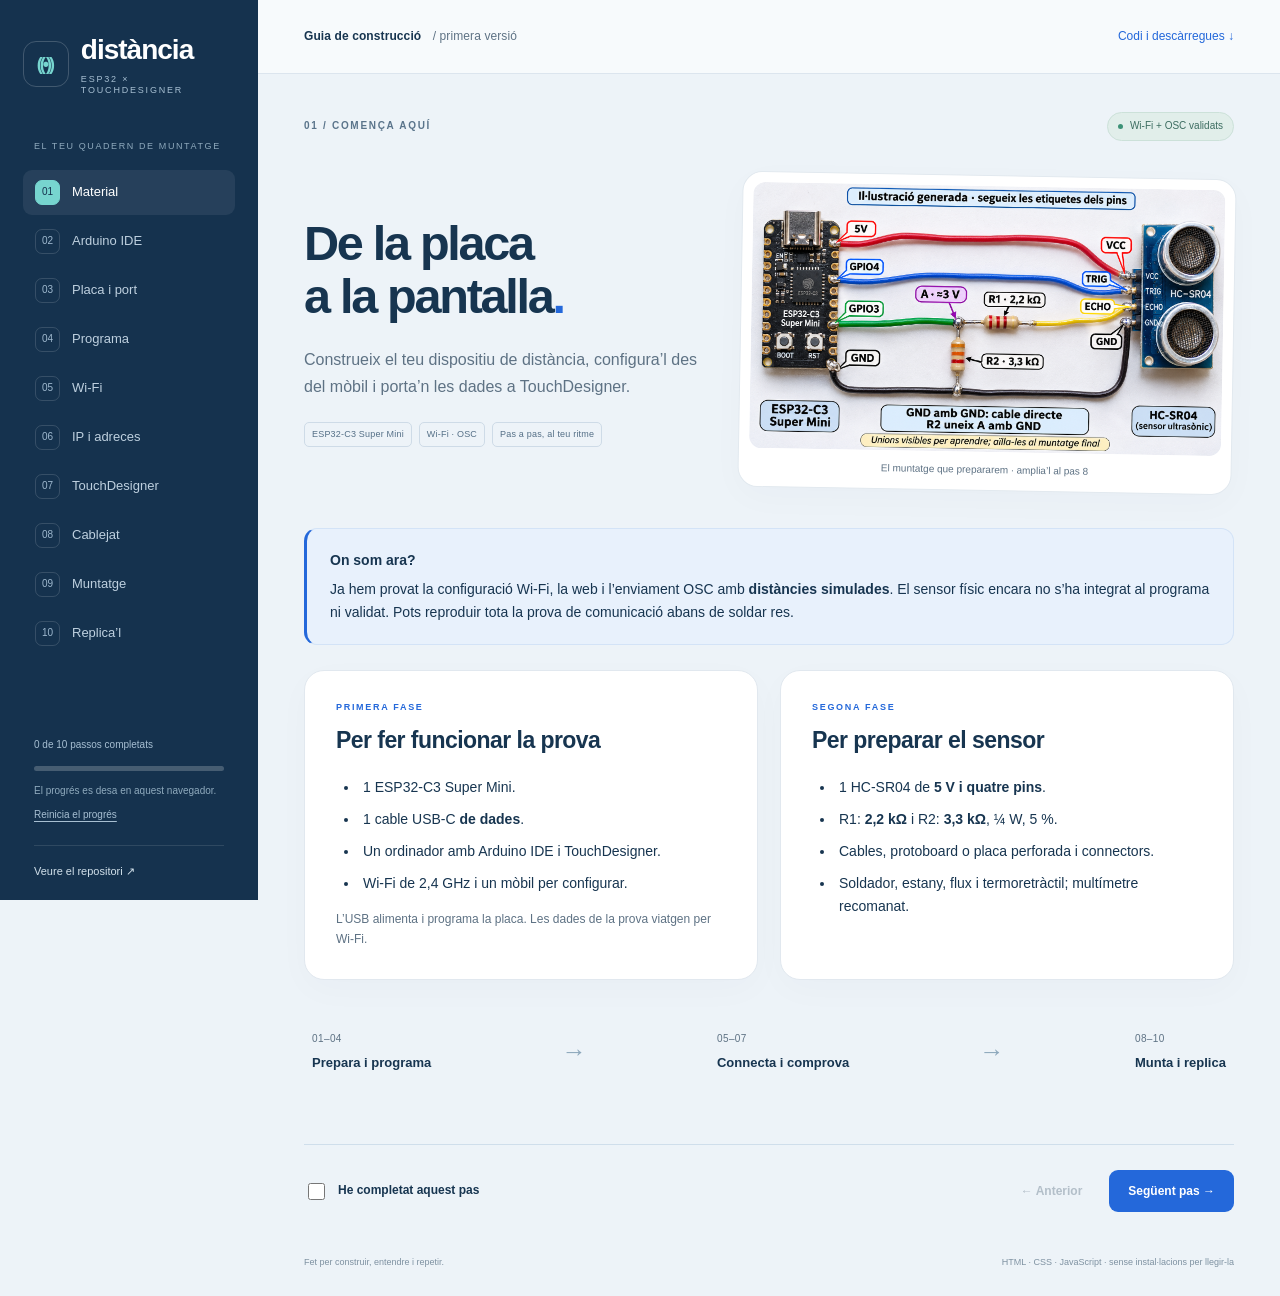
==== docs/index.html @ 68d522fa "Afegeix projecte ESP32, esquemes i guia interactiva per a Pages" ====
<!doctype html>
<html lang="ca">
<head>
  <meta charset="utf-8">
  <meta name="viewport" content="width=device-width, initial-scale=1">
  <meta name="theme-color" content="#173e67">
  <meta name="description" content="Guia il·lustrada per preparar un ESP32-C3 Super Mini, configurar el Wi-Fi i enviar distàncies a TouchDesigner per OSC.">
  <title>Distància · ESP32 × TouchDesigner</title>
  <link rel="icon" href="assets/favicon.svg" type="image/svg+xml">
  <link rel="stylesheet" href="styles.css">
  <script src="app.js" defer></script>
</head>
<body>
<a class="skip-link" href="#pas">Ves al pas actual</a>
<aside class="sidebar" aria-label="Navegació de la guia">
  <a class="brand" href="#preparar"><span class="brand-mark" aria-hidden="true">((•))</span><span>distància<span class="brand-sub">ESP32 × TOUCHDESIGNER</span></span></a>
  <div class="side-intro">EL TEU QUADERN DE MUNTATGE</div>
  <nav id="step-nav" aria-label="Passos"></nav>
  <div class="side-bottom"><span id="progress-label">0 de 10 passos completats</span><progress id="progress" value="0" max="10"></progress><p>El progrés es desa en aquest navegador.</p><button class="text-button" id="reset-progress">Reinicia el progrés</button><a class="repo-link" href="https://github.com/jrevelldev/esp32-ultrasonic-touchdesigner" target="_blank" rel="noopener">Veure el repositori ↗</a></div>
</aside>
<div class="workspace">
  <header class="topbar"><span class="topbar-title">Guia de construcció <span class="muted">/ primera versió</span></span><a href="#programa" class="small-link">Codi i descàrregues ↓</a></header>
  <main id="pas" tabindex="-1">
    <div class="mobile-nav"><label for="mobile-steps">Ves a un pas</label><select id="mobile-steps"></select></div>
    <div class="step-heading"><span id="eyebrow" class="eyebrow">01 / COMENÇA AQUÍ</span><span class="version-badge"><i></i> Wi-Fi + OSC validats</span></div>

    <section class="step" id="preparar" data-title="Prepara el material" data-short="Material" data-category="COMENÇA AQUÍ">
      <div class="hero"><div><h1>De la placa<br>a la pantalla<span class="accent">.</span></h1><p class="lead">Construeix el teu dispositiu de distància, configura’l des del mòbil i porta’n les dades a TouchDesigner.</p><div class="hero-tags"><span>ESP32-C3 Super Mini</span><span>Wi-Fi · OSC</span><span>Pas a pas, al teu ritme</span></div></div><div class="hero-visual"><img src="assets/connexio-illustrada.png" alt="Il·lustració conceptual del cablejat de l’ESP32-C3 i el HC-SR04 amb dues resistències" width="1672" height="941"><span class="image-caption">El muntatge que prepararem · amplia’l al pas 8</span></div></div>
      <div class="notice status"><strong>On som ara?</strong><p>Ja hem provat la configuració Wi-Fi, la web i l’enviament OSC amb <b>distàncies simulades</b>. El sensor físic encara no s’ha integrat al programa ni validat. Pots reproduir tota la prova de comunicació abans de soldar res.</p></div>
      <div class="two-col"><article class="card"><span class="card-kicker">PRIMERA FASE</span><h2>Per fer funcionar la prova</h2><ul class="materials"><li>1 ESP32-C3 Super Mini.</li><li>1 cable USB-C <b>de dades</b>.</li><li>Un ordinador amb Arduino IDE i TouchDesigner.</li><li>Wi-Fi de 2,4 GHz i un mòbil per configurar.</li></ul><p class="hint">L’USB alimenta i programa la placa. Les dades de la prova viatgen per Wi-Fi.</p></article><article class="card"><span class="card-kicker">SEGONA FASE</span><h2>Per preparar el sensor</h2><ul class="materials"><li>1 HC-SR04 de <b>5 V i quatre pins</b>.</li><li>R1: <b>2,2 kΩ</b> i R2: <b>3,3 kΩ</b>, ¼ W, 5 %.</li><li>Cables, protoboard o placa perforada i connectors.</li><li>Soldador, estany, flux i termoretràctil; multímetre recomanat.</li></ul></article></div>
      <div class="path-strip"><span>01–04<br><b>Prepara i programa</b></span><i>→</i><span>05–07<br><b>Connecta i comprova</b></span><i>→</i><span>08–10<br><b>Munta i replica</b></span></div>
    </section>

    <section class="step" id="arduino" data-title="Instal·la Arduino IDE" data-short="Arduino IDE" data-category="PREPARA L’ORDINADOR" hidden>
      <h1>La teva taula de treball.</h1><p class="lead">Arduino IDE és l’aplicació amb què copiaràs el programa i el carregaràs a la placa. Només cal preparar-la una vegada per ordinador.</p>
      <article class="card"><h2>1. Descarrega i obre Arduino IDE 2</h2><ol class="instructions"><li>Ves a <a href="https://www.arduino.cc/en/software/" target="_blank" rel="noopener">arduino.cc/en/software ↗</a> i descarrega Arduino IDE 2 per al teu sistema. Al Mac, tria la versió adequada per Apple Silicon o Intel.</li><li>Al Mac, obre el fitxer descarregat i arrossega <b>Arduino IDE</b> a <b>Aplicacions</b>. Obre’l.</li><li>Connecta l’ESP directament a l’ordinador amb el cable USB-C. Si s’encén però no apareix cap port, prova un altre cable de dades i evita inicialment els hubs.</li></ol><div class="notice"><b>Versió amb què hem fet la prova</b><p>Arduino IDE 2.3.10 i paquet ESP32 3.3.12. Són les versions utilitzades en aquest projecte; no significa que siguin sempre les últimes.</p></div></article>
      <article class="card"><h2>2. Afegeix les plaques d’Espressif</h2><ol class="instructions"><li>Obre <b>Arduino IDE → Settings…</b> al Mac; a Windows/Linux, <b>File → Preferences</b>.</li><li>Al camp <b>Additional boards manager URLs</b>, afegeix aquesta adreça. Si ja n’hi ha d’altres, conserva-les i afegeix aquesta en una línia nova des del botó del costat.</li></ol><div class="copy-line"><code id="boards-url">https://espressif.github.io/arduino-esp32/package_esp32_index.json</code><button data-copy="boards-url">Copia</button></div><ol class="instructions" start="3"><li>Desa els ajustos. A l’esquerra, obre <b>Boards Manager</b> (icona de placa) i busca <b>esp32</b>.</li><li>Instal·la <b>esp32 by Espressif Systems</b>. Per reproduir la prova, selecciona <b>3.3.12</b> si està disponible. Espera que indiqui <b>installed</b>.</li></ol><div class="ide-mock" role="img" aria-label="Referència visual del paquet correcte: esp32 by Espressif Systems, versió 3.3.12, installed"><div class="mock-toolbar">BOARDS MANAGER <span>⌕ esp32</span></div><div class="mock-package"><span class="chip-icon" aria-hidden="true">▦</span><div><b>esp32</b><small>by Espressif Systems</small><span class="installed">3.3.12 installed</span></div><span class="mock-check">✓</span></div></div><p class="hint">Aquesta és una representació orientativa de la interfície. «Arduino ESP32 Boards by Arduino» és un altre paquet i no és el que fem servir aquí.</p></article>
      <article class="card"><h2>3. Biblioteques: ja les tens</h2><p>El programa actual fa servir <code>WiFi</code>, <code>WebServer</code>, <code>DNSServer</code>, <code>Preferences</code>, <code>WiFiUdp</code> i <code>esp_mac.h</code>. Tot ve inclòs amb el paquet d’Espressif.</p><p><b>No cal instal·lar cap biblioteca addicional al Library Manager.</b> WiFiManager i les biblioteques Adafruit que vam provar al principi no són necessàries per a aquesta versió.</p><p>Si apareix «WiFi.h: No such file or directory», revisa que el paquet ESP32 estigui instal·lat i que hagis seleccionat una placa ESP32 al pas següent.</p></article>
      <p class="source">Referència: <a href="https://docs.espressif.com/projects/arduino-esp32/en/latest/installing.html" target="_blank" rel="noopener">instal·lació oficial d’Arduino-ESP32 ↗</a>.</p>
    </section>

    <section class="step" id="placa" data-title="Selecciona la placa" data-short="Placa i port" data-category="PREPARA L’ORDINADOR" hidden>
      <h1>La placa correcta.<br>El port correcte.</h1><p class="lead">La Super Mini porta un ESP32-C3. A Arduino la seleccionarem amb el perfil genèric del C3.</p>
      <article class="card"><h2>Fes aquests ajustos</h2><ol class="instructions"><li>Al desplegable superior d’Arduino, prem <b>Select other board and port…</b>.</li><li>Busca i selecciona <b>ESP32C3 Dev Module</b>.</li><li>Selecciona el port USB de la placa. Al Mac acostuma a ser <code>/dev/cu.usbmodem…</code>; a Windows, <code>COM…</code>; a Linux, <code>/dev/ttyACM…</code>.</li><li>A <b>Tools → USB CDC On Boot</b>, selecciona <b>Enabled</b>. Mantén la resta dels ajustos per defecte del perfil.</li></ol><div class="settings-table"><div><span>Board</span><b>ESP32C3 Dev Module</b></div><div><span>USB CDC On Boot</span><b>Enabled</b></div><div><span>Port</span><b>El que apareix en connectar l’ESP</b></div><div><span>Serial Monitor</span><b>115200 baud</b></div></div><p class="hint">El nom «Unknown» o «unconfirmed board» pot aparèixer si l’IDE no reconeix automàticament la Super Mini. Pots associar-hi el perfil manualment.</p></article>
      <details class="card"><summary>No sé quin port és</summary><p>Desconnecta la placa i mira la llista de ports. Torna-la a connectar i tria el port nou. Els ports Bluetooth i <code>debug-console</code> no corresponen a aquesta connexió USB.</p><p>Si no apareix: prova un altre cable de dades i un altre connector USB. Si cal entrar al carregador, mantén <b>BOOT</b>, prem i deixa anar <b>RESET</b> i després deixa anar <b>BOOT</b>. Revisa de nou els ports.</p><p>Les Super Mini habituals utilitzen l’USB natiu del C3. No instal·lis un controlador CH340 o CP210x tret que la teva placa realment incorpori aquest convertidor.</p></details>
      <div class="notice warning"><b>«This chip is ESP32-C3, not ESP32»</b><p>Has triat <b>ESP32 Dev Module</b>. Canvia’l per <b>ESP32C3 Dev Module</b> i torna a carregar. No cal canviar el cablejat.</p></div>
      <p class="source">Referència: <a href="https://docs.espressif.com/projects/arduino-esp32/en/latest/tutorials/cdc_dfu_flash.html" target="_blank" rel="noopener">USB CDC a l’ESP32-C3 ↗</a>.</p>
    </section>

    <section class="step" id="programa" data-title="Carrega el programa" data-short="Programa" data-category="POSA-LI EL PROGRAMA" hidden>
      <h1>Un programa.<br>Totes les plaques.</h1><p class="lead">Descarrega’l i carrega’l sencer. El nom Wi-Fi de cada dispositiu es crea automàticament: no has d’editar el codi per fer-ne un altre.</p>
      <article class="card"><h2>Opció fàcil: obre el projecte Arduino</h2><a class="button primary" href="downloads/ESP32_OSC_Demo.zip" download>↓ Descarrega el programa Arduino</a><ol class="instructions"><li>Descomprimeix el ZIP. Obre <b>ESP32_OSC_Demo/ESP32_OSC_Demo.ino</b> amb Arduino IDE. La carpeta i el fitxer han de tenir el mateix nom.</li><li>Comprova de nou <b>ESP32C3 Dev Module</b>, el port USB i <b>USB CDC On Boot → Enabled</b>.</li><li>Prem <b>Verify ✓</b> per compilar. Després prem <b>Upload →</b> per carregar-lo.</li><li>Espera fins que aparegui <b>Hash of data verified</b> i el reinici final, sense cap error vermell.</li><li>Obre <b>Tools → Serial Monitor</b> i selecciona <b>115200 baud</b>. Prem <b>RESET</b> breument, amb BOOT sense prémer, per tornar a veure l’arrencada.</li></ol><div class="terminal"><span>Dispositiu: A1B2C3D4E5F6</span><span>Xarxa de configuracio: ESP-Config-A1B2C3D4E5F6</span><span>CONFIGURACIO OBERTA: ESP-Config-A1B2C3D4E5F6</span><span>Portal: http://192.168.4.1</span></div><p class="hint">Exemple de sortida. Els 12 caràcters de la teva placa seran diferents.</p></article>
      <article class="card"><h2>Prefereixes copiar i enganxar?</h2><p>Crea un sketch nou, esborra’n tot el contingut i enganxa el programa complet. Desa’l abans de carregar.</p><div class="button-row"><button class="button secondary" id="copy-firmware">Copia tot el codi</button><a class="button quiet" href="downloads/ESP32_OSC_Demo.ino" download>Descarrega només el .ino</a></div><details id="code-details"><summary>Veure el codi complet</summary><pre class="code-view"><code id="firmware-code">Carregant el programa…</code></pre></details><p id="code-state" class="hint" role="status"></p></article>
      <details class="card"><summary>La càrrega o el monitor sèrie fallen</summary><ul><li><b>undefined reference to setup() / loop():</b> copia el fitxer complet, incloses aquestes dues funcions.</li><li><b>Connecting… sense avançar:</b> tanca el monitor sèrie i entra al carregador amb BOOT + RESET, tal com s’explica al pas anterior. Torna a triar el port i carrega.</li><li><b>Després de carregar no veig missatges:</b> habilita USB CDC, torna a carregar, revisa si ha canviat el port i prem RESET.</li></ul></details>
      <div class="notice"><b>Sobre aquesta còpia del programa</b><p>Conserva la prova simulada validada. Per fer-la reutilitzable, la destinació OSC inicial està buida: al pas 7 hi posaràs la IP del teu ordinador. Les configuracions ja desades en una placa es conserven.</p></div>
    </section>

    <section class="step" id="wifi" data-title="Configura el Wi-Fi" data-short="Wi-Fi" data-category="CONNECTA EL DISPOSITIU" hidden>
      <h1>Primer el mòbil.<br>Després, la xarxa de casa.</h1><p class="lead">L’ESP obre un Wi-Fi temporal perquè li indiquis a quina xarxa s’ha de connectar. Un cop configurat, treballa dins la teva xarxa.</p>
      <article class="card"><h2>Primera configuració</h2><ol class="instructions"><li>Mantén l’ESP alimentat. Al mòbil, obre els ajustos de Wi-Fi i busca <b>ESP-Config-XXXXXXXXXXXX</b>. El nom exacte es veu al monitor sèrie.</li><li>Connecta-t’hi amb la contrasenya <b>Configura32</b>. Accepta continuar connectat encara que avisi que no hi ha Internet.</li><li>Si el formulari no s’obre automàticament, escriu <a href="http://192.168.4.1" target="_blank" rel="noopener"><b>http://192.168.4.1</b></a> al navegador. Fes-ho des del dispositiu connectat al Wi-Fi de l’ESP.</li><li>Tria la teva xarxa de <b>2,4 GHz</b> al desplegable, o prem <b>Torna a buscar</b>. També pots escriure’n el nom si és una xarxa oculta.</li><li>Introdueix la contrasenya de la teva xarxa. A la primera prova, <b>deixa la IP fixa buida</b>: el router n’assignarà una.</li><li>Prem <b>Desa i connecta</b>. Anota la IP que indica el resultat o el monitor sèrie. El portal es tanca aproximadament 20 segons després de connectar.</li><li>Torna a connectar el mòbil o l’ordinador al <b>Wi-Fi de casa</b> i obre <b>http://IP-DE-L’ESP</b>. Ara veuràs la web de la prova.</li></ol></article>
      <article class="card network-card"><h2>Quina xarxa i quina adreça?</h2><div class="segmented" role="group" aria-label="Veure mode de xarxa"><button class="active" data-network="config" aria-pressed="true">Configuració</button><button data-network="normal" aria-pressed="false">Ús normal</button></div><div id="network-config" class="network-view"><div class="network-device">📱<b>Mòbil</b><small>Connectat a ESP-Config-…</small></div><span class="network-arrow">⇄</span><div class="network-device">▦<b>ESP32</b><code>192.168.4.1</code></div><p>El portal viu al Wi-Fi temporal de l’ESP. No cal Internet.</p></div><div id="network-normal" class="network-view" hidden><div class="network-device">▦<b>ESP32</b><small>IP que li dona el router</small></div><span class="network-arrow">⇄</span><div class="network-device">⌁<b>Router</b><small>Wi-Fi de casa</small></div><span class="network-arrow">⇄</span><div class="network-device">▱<b>Ordinador</b><small>Navegador + TouchDesigner</small></div><p>Obre la IP de l’ESP per veure la web. Les dades OSC van a la IP de l’ordinador.</p></div></article>
      <article class="card"><h2>BOOT i LED: el teu indicador d’estat</h2><div class="led-grid"><div><i class="led solid"></i><b>Encès fix</b><span>Connectat, portal tancat.</span></div><div><i class="led slow"></i><b>Parpelleig lent</b><span>Intentant connectar.</span></div><div><i class="led regular"></i><b>Parpelleig regular</b><span>Configuració oberta.</span></div><div><i class="led fast"></i><b>Parpelleig molt ràpid</b><span>Ja han passat 5 segons: deixa anar BOOT.</span></div></div><p>Per reconfigurar, mantén <b>BOOT 5 segons i deixa’l anar</b>. Fes-ho amb la placa ja en marxa. <b>RESET</b> només reinicia i conserva els ajustos. El LED d’aquesta Super Mini és a GPIO8 i s’encén amb nivell baix; altres variants poden diferir.</p></article>
      <details class="card"><summary>No apareix el Wi-Fi o no connecta</summary><p>Comprova el nom exacte al monitor sèrie i busca’l també amb el mòbil a prop de la placa. Reobre el portal amb BOOT i torna a mirar la llista de xarxes. Una xarxa amb un nom llarg aleatori no és l’ESP si no coincideix amb el nom imprès al monitor.</p><p>El programa inclou els dos ajustos que van resoldre la prova amb aquesta placa: potència reduïda a <b>8,5 dBm</b> i cerca de tots els canals per prioritzar el punt d’accés amb millor senyal. Mantén el cablejat lluny de l’antena. Si falla encara, prova una altra alimentació USB i una xarxa de 2,4 GHz senzilla abans de concloure que l’antena està avariada.</p><p>Una xarxa de convidats o amb aïllament de clients pot impedir que l’ordinador vegi l’ESP encara que tots dos estiguin connectats.</p></details>
    </section>

    <section class="step" id="ip" data-title="Decideix la IP" data-short="IP i adreces" data-category="CONNECTA EL DISPOSITIU" hidden>
      <h1>Una adreça fàcil<br>de tornar a trobar.</h1><p class="lead">Comença amb IP automàtica. Quan tot funcioni, pots conservar-la amb una reserva al router o configurar una IP fixa a l’ESP.</p>
      <div class="two-col"><article class="card"><span class="card-kicker">OPCIÓ SENZILLA</span><h2>Reserva al router</h2><p>Deixa la IP de l’ESP buida (DHCP). A l’administració del router, busca la llista de clients i reserva una IP per a aquest dispositiu.</p><p>El nom del menú varia segons el router: «DHCP reservation», «Static lease» o «reserva d’adreça».</p></article><article class="card"><span class="card-kicker">DES DEL PORTAL DE L’ESP</span><h2>IP fixa al dispositiu</h2><ol><li>Connecta primer amb DHCP.</li><li>Obre de nou el portal amb BOOT.</li><li>Porta d’enllaç, màscara i DNS s’omplen amb la xarxa actual.</li><li>Tria una IP lliure del mateix rang i desa.</li></ol></article></div>
      <article class="card"><h2>Els quatre camps, sense endevinar</h2><div class="table-wrap"><table><thead><tr><th>Camp</th><th>D’on el treus?</th></tr></thead><tbody><tr><td>IP fixa de l’ESP</td><td>Una adreça lliure de la teva subxarxa. Exclou-la del rang DHCP o reserva-la al router.</td></tr><tr><td>Porta d’enllaç</td><td>La IP real del router; el portal l’agafa de la connexió DHCP actual.</td></tr><tr><td>Màscara</td><td>La que anuncia el router. Sovint és 255.255.255.0, però conserva la detectada.</td></tr><tr><td>DNS</td><td>El detectat. Si queda buit amb una IP fixa, el programa utilitza la IP del router.</td></tr></tbody></table></div><div class="notice"><b>No hi ha uns valors universals per a totes les cases.</b><p>La primera connexió per DHCP evita haver d’inventar-los. No posis 192.168.4.1 com a IP fixa: és l’adreça del portal temporal.</p></div></article>
      <article class="card notebook"><span class="card-kicker">EL TEU DISPOSITIU</span><h2>Apunta les adreces</h2><p>Aquestes notes es desen només en aquest navegador. No enviem dades a cap servidor ni et demanem contrasenyes.</p><form id="device-notes"><div class="form-grid"><label>Nom o identificador<input id="note-name" name="name" placeholder="Ex. sensor entrada" maxlength="64"></label><label>IP de l’ESP<input id="note-esp" name="esp" inputmode="decimal" placeholder="Ex. 192.168.1.50"></label><label>IP de l’ordinador<input id="note-computer" name="computer" inputmode="decimal" placeholder="Ex. 192.168.1.100"></label><label>Port OSC<input id="note-port" name="port" type="number" min="1024" max="65535" value="9000"></label></div><div class="button-row"><button class="button primary" type="submit">Desa les notes</button><button class="button secondary" id="open-esp" type="button">Obre la web de l’ESP ↗</button><button class="button quiet" id="export-notes" type="button">Exporta les notes ↓</button></div></form><p id="notes-status" class="hint" role="status"></p><p class="hint">La guia de GitHub Pages no es connecta a l’ESP en segon pla. El botó obre la seva web local en una altra pestanya.</p></article>
    </section>

    <section class="step" id="touchdesigner" data-title="Comprova TouchDesigner" data-short="TouchDesigner" data-category="POSA LES DADES EN MOVIMENT" hidden>
      <h1>Les distàncies<br>ja es mouen.</h1><p class="lead">Abans de connectar el sensor, comprovarem tota la ruta amb la simulació de la placa. Així sabràs que la xarxa i TouchDesigner funcionen.</p>
      <article class="card"><h2>1. Prepara TouchDesigner</h2><ol class="instructions"><li>Descarrega TouchDesigner des de <a href="https://derivative.ca/download" target="_blank" rel="noopener">Derivative ↗</a>, instal·la’l i completa l’activació que et demani. La prova es va fer amb <b>2025.32460</b>; utilitza aquesta versió o una compatible més recent.</li><li>Descarrega i obre el projecte següent. No cal instal·lar cap paquet Python ni cap biblioteca OSC addicional.</li></ol><div class="button-row"><a class="button primary" href="downloads/Prova_ESP32_TouchDesigner.toe" download>↓ Projecte TouchDesigner (.toe)</a><a class="button secondary" href="downloads/Prova_ESP32_TouchDesigner.tox" download>↓ Component reutilitzable (.tox)</a></div><p class="hint">El .toe obre la prova completa. El .tox es pot arrossegar a la xarxa d’un altre projecte.</p></article>
      <article class="card"><h2>2. Digues a l’ESP on ha d’enviar</h2><ol class="instructions"><li>Connecta l’ordinador al mateix Wi-Fi de casa que l’ESP.</li><li>Al Mac, consulta la seva IP a <b>System Settings → Wi-Fi → Details… → TCP/IP</b>. A Windows, a les propietats de la connexió Wi-Fi, busca <b>IPv4 address</b>.</li><li>Obre la web de l’ESP. A <b>TouchDesigner · OSC</b>, escriu <b>la IP de l’ordinador</b> i el port <b>9000</b>. Prem <b>Desa destinació OSC</b>.</li><li>A TouchDesigner, dins <code>/project1/esp32_demo</code>, selecciona <b>osc_in</b> (OSC In CHOP) i comprova <b>Network Port = 9000</b> i <b>Active = On</b>. Permet les connexions entrants de TouchDesigner si el tallafoc ho demana.</li></ol><div class="notice"><b>Dues IP amb feines diferents</b><p><b>IP de l’ESP:</b> per entrar a la seva web. <b>IP de l’ordinador:</b> destinació dels missatges OSC. No les intercanviïs.</p></div></article>
      <article class="card"><h2>3. Fes una prova que puguis comprovar</h2><ol class="instructions"><li>A la web de l’ESP, selecciona <b>Manual</b>, posa <b>42 cm</b> i prem <b>Aplica simulació</b>.</li><li>A TouchDesigner, la distància ha de marcar <b>42</b> i la proximitat aproximadament <b>0,878</b>.</li><li>Prova <b>155 cm</b>: la proximitat serà <b>0,25</b>. Després torna a <b>Automàtic</b> per veure el moviment de 20 a 200 cm.</li></ol><figure><img class="td-image" src="assets/touchdesigner-prova.png" alt="Captura de la prova real de comunicació ESP32 a TouchDesigner amb el panell de distància" loading="lazy" width="1280" height="720"><figcaption>Captura de la prova de comunicació. La distància era generada per l’ESP, sense sensor físic.</figcaption></figure><p>El comptador <code>/sensor/seq</code> canvia amb cada enviament. Si no arriba una seqüència nova durant 1,5 segons, el panell mostra que està esperant la placa. En reiniciar l’ESP, torna el mode automàtic.</p></article>
      <details class="card"><summary>Quins canals puc utilitzar?</summary><div class="table-wrap"><table><thead><tr><th>Missatge OSC</th><th>Contingut</th></tr></thead><tbody><tr><td><code>/sensor/distancia</code></td><td>Float, centímetres.</td></tr><tr><td><code>/sensor/proximitat</code></td><td>Float 0–1: 0 a 200 cm; 1 a 20 cm.</td></tr><tr><td><code>/sensor/simulat</code></td><td>Int, 1 en aquesta versió.</td></tr><tr><td><code>/sensor/seq</code></td><td>Int, comptador de lectures.</td></tr></tbody></table></div><p>Freqüència aproximada: 10 enviaments per segon. Els Select CHOP <code>distancia_cm</code> i <code>proximitat</code> ja t’aïllen els dos valors principals.</p></details>
      <details class="card"><summary>La web funciona però TouchDesigner no rep</summary><ul><li>Revisa la IP actual de l’ordinador i desa-la de nou a l’ESP.</li><li>Comprova que l’ESP i OSC In CHOP utilitzin el mateix port UDP.</li><li>Tanca altres aplicacions o una segona còpia del projecte que estiguin ocupant el port.</li><li>Revisa el tallafoc i evita xarxes de convidats que aïllen els dispositius.</li><li>Si l’ordinador té Wi-Fi i Ethernet alhora, comprova que la IP de destinació sigui accessible des de la xarxa de l’ESP.</li></ul></details>
      <p class="source">Referència: <a href="https://docs.derivative.ca/OSC_In_CHOP" target="_blank" rel="noopener">OSC In CHOP ↗</a>.</p>
    </section>

    <section class="step" id="cablejat" data-title="Entén el cablejat" data-short="Cablejat" data-category="PREPARA EL SENSOR FÍSIC" hidden>
      <h1>Quatre senyals.<br>Una protecció essencial.</h1><p class="lead">El HC-SR04 de 5 V retorna un ECHO de 5 V. Les dues resistències el redueixen aproximadament a 3 V abans d’entrar al GPIO3.</p>
      <div class="notice warning"><b>Segueix les etiquetes de la placa real.</b><p>Les dues imatges que has aportat són il·lustracions generades. Serveixen per entendre les unions; la posició visual dels forats i les bandes de color dibuixades no són una referència fiable. Comprova la serigrafia dels pins i els valors reals de les resistències.</p></div>
      <figure class="wiring-figure"><button class="image-zoom" data-zoom="assets/connexio-illustrada.png" aria-label="Amplia la il·lustració de connexions"><img src="assets/connexio-illustrada.png" alt="Connexions conceptuals: 5V a VCC; GPIO4 a TRIG; ECHO a R1 de 2,2 kΩ, node A a GPIO3 i R2 de 3,3 kΩ a GND" loading="lazy" width="1672" height="941"><span>Amplia la imatge ↗</span></button><figcaption>Il·lustració de connexions aportada al projecte. Les etiquetes defineixen el circuit.</figcaption></figure>
      <article class="card"><h2>La taula que mana</h2><div class="table-wrap"><table><thead><tr><th>Des de</th><th>Fins a</th><th>Connexió</th></tr></thead><tbody><tr><td>ESP 5V</td><td>Sensor VCC</td><td>Directa; alimentació des de l’USB.</td></tr><tr><td>ESP G / GND</td><td>Sensor GND</td><td>Directa; també hi va R2.</td></tr><tr><td>ESP 4 / GPIO4</td><td>Sensor TRIG</td><td>Directa; impuls de control de 3,3 V.</td></tr><tr><td>Sensor ECHO</td><td>R1, 2,2 kΩ</td><td>L’altre extrem de R1 va al punt A.</td></tr><tr><td>Punt A</td><td>ESP 3 / GPIO3</td><td>Al mateix punt hi va un extrem de R2.</td></tr><tr><td>R2, 3,3 kΩ</td><td>GND comú</td><td>Entre el punt A i GND.</td></tr></tbody></table></div></article>
      <article class="card"><h2>El punt A és una unió de tres terminals</h2><pre class="circuit">ECHO ── R1 · 2,2 kΩ ──●──── GPIO3
                      │
                   R2 · 3,3 kΩ
                      │
                     GND</pre><p><b>5 × 3,3 / (2,2 + 3,3) = 3,0 V.</b> Les resistències no tenen polaritat, però els valors no es poden intercanviar en aquest esquema. No connectis ECHO directament al GPIO.</p><p>R1 i R2 no redueixen l’alimentació del sensor: VCC continua rebent 5 V. El GPIO mesura la tensió del punt A i pràcticament no absorbeix corrent.</p></article>
      <details class="card"><summary>Veure el recorregut del corrent</summary><button class="image-zoom" data-zoom="assets/corrent-divisor.png" aria-label="Amplia la il·lustració del corrent"><img src="assets/corrent-divisor.png" alt="Quan ECHO és alt, el corrent convencional recorre ECHO, R1, punt A, R2 i GND; la branca GPIO3 només mesura la tensió" loading="lazy" width="1672" height="941"><span>Amplia la imatge ↗</span></button><p>Quan ECHO és alt, el divisor deixa passar aproximadament <b>0,91 mA</b>. Les fletxes taronges representen corrent convencional; els electrons es desplacen en sentit contrari.</p></details>
      <div class="button-row"><a class="button secondary" href="downloads/Esquema_ESP32_HCSR04.svg" download>↓ Esquema funcional SVG</a><a class="button quiet" href="downloads/Guia_de_connexio_i_soldadura.md" download>↓ Guia de soldadura</a></div>
      <p class="source">Referències: <a href="https://learn.adafruit.com/ultrasonic-sonar-distance-sensors?view=all" target="_blank" rel="noopener">HC-SR04 i adaptació d’ECHO ↗</a> · <a href="https://nuttx.apache.org/docs/latest/platforms/risc-v/esp32c3/boards/esp32c3-supermini/index.html" target="_blank" rel="noopener">referència de la Super Mini ↗</a>.</p>
    </section>

    <section class="step" id="soldadura" data-title="Munta i comprova" data-short="Muntatge" data-category="PREPARA EL SENSOR FÍSIC" hidden>
      <h1>Primer comprova.<br>Després fixa-ho.</h1><p class="lead">Fes primer una prova provisional si tens protoboard. Per soldar, desconnecta l’USB i tota altra alimentació.</p>
      <article class="card"><h2>Ordre de muntatge</h2><ol class="instructions"><li><b>Identifica els pins reals.</b> Sensor: VCC, TRIG, ECHO i GND. ESP: 5V, G/GND, 4 i 3. Mirar la placa per l’altra cara pot invertir l’ordre visual.</li><li><b>Mesura R1 i R2</b> o comprova els seus valors abans de tallar les potes. Utilitza cables curts, uns 10–20 cm per a la primera prova.</li><li><b>Crea el punt A:</b> un extrem de R1, un extrem de R2 i el cable a GPIO3 units al mateix punt.</li><li>Uneix l’extrem lliure de <b>R1 a ECHO</b>. Uneix l’extrem lliure de <b>R2 al GND comú</b>.</li><li>Uneix <b>GND del sensor amb GND de l’ESP</b>. Connecta <b>TRIG a GPIO4</b> i <b>VCC a 5V</b>.</li><li>Per soldar, estanya el cable, escalfa el terminal i el coure alhora, aporta estany i retira la punta quan hagi fluït. Si no flueix en pocs segons, deixa refredar i revisa el flux i la punta.</li><li>Inspecciona les unions. Aïlla-les amb termoretràctil i fixa els cables perquè una estrebada no arrenqui els pads. Treballa amb ventilació.</li></ol><p class="hint">En una placa perforada amb pistes contínues, comprova que el coure no curtcircuiti els extrems d’una resistència.</p></article>
      <article class="card checklist"><h2>Abans de tornar a posar l’USB</h2><label><input type="checkbox" data-check="power-off"> He fet el muntatge sense alimentació.</label><label><input type="checkbox" data-check="labels"> He seguit les etiquetes reals dels pins.</label><label><input type="checkbox" data-check="divider"> ECHO passa per R1; GPIO3 és al punt A i R2 acaba a GND.</label><label><input type="checkbox" data-check="short"> He comprovat que no hi ha curtcircuit entre 5V i GND.</label><label><input type="checkbox" data-check="isolation"> No hi ha ponts, fils solts ni unions exposades.</label><label><input type="checkbox" data-check="antenna"> L’antena està lliure de metall i les càpsules del sensor tenen espai al davant.</label><p class="hint">Alimenta el conjunt només des de l’USB de l’ESP per a aquesta prova. No afegeixis una segona font de 5 V alhora.</p></article>
      <details class="card"><summary>Comprovar el divisor amb multímetre</summary><p>Amb el sensor i el GPIO3 <b>desconnectats del divisor</b>, aplica temporalment 5 V a l’extrem lliure de R1 i GND a l’extrem lliure de R2. Mesura el punt A respecte de GND: ha de donar prop de 3 V.</p><p>Desconnecta l’alimentació i <b>retira la connexió temporal a 5 V</b> abans de connectar ECHO i GPIO3 segons l’esquema. No deixis aquest pont al muntatge final.</p></details>
      <div class="notice warning"><b>La lectura real és el següent desenvolupament.</b><p>Encara que connectis el sensor correctament, el programa d’aquest repositori continuarà mostrant dades simulades. Falta integrar i provar la lectura de TRIG (GPIO4) i ECHO (GPIO3). No interpretis el moviment actual del cercle com una mesura del sensor.</p></div>
    </section>

    <section class="step" id="replicar" data-title="Fes un altre dispositiu" data-short="Replica’l" data-category="REPETEIX EL MUNTATGE" hidden>
      <h1>El segon,<br>amb la mateixa recepta.</h1><p class="lead">El programa és el mateix. Canvien la identitat de la placa, la seva IP i el port amb què la distingiràs a TouchDesigner.</p>
      <article class="card"><h2>La recepta per a cada placa nova</h2><ol class="instructions"><li>Carrega el mateix <b>ESP32_OSC_Demo.ino</b>. En un ordinador ja preparat no cal tornar a instal·lar Arduino ni el paquet ESP32.</li><li>Anota el seu nom <b>ESP-Config-…</b>. El sufix prové de la MAC completa de fàbrica: és individual i estable, no un número aleatori que canviï cada cop.</li><li>Configura el Wi-Fi primer per DHCP i anota la IP nova. Cada ESP ha de tenir una IP diferent dins la xarxa de casa.</li><li>Configura la IP del mateix ordinador receptor i assigna un <b>port OSC diferent</b> a cada ESP.</li><li>A TouchDesigner, afegeix un OSC In CHOP per dispositiu amb el port corresponent. Si dupliques el component de prova, canvia el <b>Network Port</b> del seu <code>osc_in</code>.</li><li>Comprova cada placa amb un valor manual diferent. Etiqueta físicament el dispositiu amb el nom, la IP i el port.</li></ol><div class="table-wrap"><table><thead><tr><th>Dispositiu</th><th>Wi-Fi de configuració</th><th>Port OSC</th></tr></thead><tbody><tr><td>Entrada</td><td>ESP-Config-… propi</td><td>9000</td></tr><tr><td>Finestra</td><td>ESP-Config-… propi</td><td>9001</td></tr><tr><td>Passadís</td><td>ESP-Config-… propi</td><td>9002</td></tr></tbody></table></div><p class="hint">Els noms són exemples; els ports els tries tu. La IP de destinació OSC és la de l’ordinador receptor en tots tres.</p></article>
      <div class="notice"><b>Nom Wi-Fi diferent ≠ canals OSC diferents.</b><p>Totes les plaques envien els mateixos noms <code>/sensor/…</code>. Si les envies al mateix port, es barrejaran. La separació per ports evita aquesta confusió en aquesta versió.</p></div>
      <article class="card"><h2>Què es conserva quan l’apagues?</h2><p>Wi-Fi, contrasenya de la xarxa, IP i destinació OSC queden guardats a la memòria de l’ESP. RESET no els esborra. La simulació torna al mode automàtic en arrencar.</p><p>Per canviar de xarxa, alimenta la placa, mantén BOOT 5 segons i deixa’l anar. Connecta’t al seu Wi-Fi individual. El portal de qualsevol placa continua sent <b>192.168.4.1</b> quan t’hi connectes directament.</p><p>El Wi-Fi de configuració utilitza la clau inicial compartida <b>Configura32</b>. Pots canviar <code>AP_PASSWORD</code> abans de carregar el programa si vols una clau pròpia.</p></article>
      <article class="card final-card"><span class="card-kicker">PUNT D’ARRIBADA D’AQUESTA VERSIÓ</span><h2>Una base que pots repetir.</h2><p>Placa programada, Wi-Fi configurable, web accessible i distàncies simulades arribant a TouchDesigner. Les dues il·lustracions i l’esquema funcional t’ajuden a preparar el sensor físic. Quan s’integri la lectura real, aquesta guia s’haurà d’actualitzar amb aquella versió validada.</p><div class="button-row"><a class="button primary" href="https://github.com/jrevelldev/esp32-ultrasonic-touchdesigner" target="_blank" rel="noopener">Obre el projecte a GitHub ↗</a><button class="button secondary" id="print-guide">Imprimeix tota la guia</button></div></article>
    </section>

    <footer class="step-footer"><label class="complete-control"><input id="step-complete" type="checkbox"><span>He completat aquest pas</span></label><div class="step-actions"><button class="button quiet" id="prev-step">← Anterior</button><button class="button primary" id="next-step">Següent pas →</button></div></footer>
    <div class="guide-footer"><span>Fet per construir, entendre i repetir.</span><span>HTML · CSS · JavaScript · sense instal·lacions per llegir-la</span></div>
  </main>
</div>
<dialog id="image-dialog"><button id="close-image" class="button secondary" autofocus>Tanca ×</button><img id="zoom-image" alt="Il·lustració del cablejat ampliada"></dialog>
<div id="toast" role="status" aria-live="polite"></div>
<noscript><div class="noscript">Per seguir els passos interactius cal activar JavaScript. També pots llegir el <a href="https://github.com/jrevelldev/esp32-ultrasonic-touchdesigner/blob/main/README.md">README del repositori</a>.</div></noscript>
</body>
</html>
---- docs/styles.css ----
@charset "UTF-8";
:root{--ink:#173550;--muted:#5e7284;--blue:#2468da;--blue-dark:#174fae;--mint:#77d5cf;--page:#edf3f8;--line:#dce5ee;--card:#fff;--side:#15324e;--radius:20px;--shadow:0 10px 35px #17355006}
*{box-sizing:border-box}html{scroll-behavior:smooth}body{margin:0;font:16px/1.65 -apple-system,BlinkMacSystemFont,"Segoe UI",sans-serif;background:var(--page);color:var(--ink)}button,input,select{font:inherit}button,a,input,select,summary{-webkit-tap-highlight-color:transparent}a{color:var(--blue);text-underline-offset:4px}button{cursor:pointer}button:disabled{opacity:.4;cursor:default}button:focus-visible,a:focus-visible,input:focus-visible,select:focus-visible,summary:focus-visible{outline:3px solid #39a6c7;outline-offset:4px}h1,h2,h3,p{margin-top:0}h1{font-size:clamp(36px,4vw,63px);line-height:1.09;letter-spacing:-2.3px;font-weight:760;margin-bottom:24px}h2{font-size:23px;line-height:1.3;letter-spacing:-.55px;margin-bottom:20px}p{margin-bottom:16px}p:last-child{margin-bottom:0}img{display:block;max-width:100%;height:auto}figure{margin:25px 0 0}figcaption,.image-caption{font-size:12px;line-height:1.5;color:var(--muted);margin-top:10px}code{font-size:.88em;background:#eaf0f7;border-radius:5px;padding:2px 5px;overflow-wrap:anywhere}ul,ol{padding-left:23px;margin-bottom:18px}li{padding-left:4px;margin:9px 0}b,strong{font-weight:690}[hidden]{display:none!important}
.skip-link{position:fixed;top:-80px;left:20px;background:white;padding:12px;z-index:20}.skip-link:focus{top:15px}.sidebar{position:fixed;inset:0 auto 0 0;width:258px;background:var(--side);color:white;padding:34px 23px 20px;display:flex;flex-direction:column;z-index:5;overflow-y:auto}.brand{display:flex;align-items:center;gap:12px;text-decoration:none;color:white;font-size:28px;line-height:1.15;font-weight:730;letter-spacing:-1px}.brand-mark{font-size:18px;letter-spacing:-3px;border:1px solid #ffffff30;border-radius:13px;width:46px;height:46px;display:grid;place-content:center;color:var(--mint);padding-right:3px}.brand-sub{display:block;font-size:9px;font-weight:500;letter-spacing:1.8px;color:#a7bfd2;margin-top:8px}.side-intro{font-size:9px;letter-spacing:1.6px;color:#8faabd;margin:44px 11px 16px}.nav-step{display:flex;align-items:center;gap:12px;color:#bed0df;text-decoration:none;border-radius:9px;font-size:13px;padding:10px 12px;margin-bottom:4px;line-height:1.4;transition:.15s}.nav-step:hover{background:#ffffff08;color:white}.nav-step.active{background:#ffffff12;color:white}.nav-num{display:grid;place-content:center;border:1px solid #ffffff24;border-radius:7px;width:25px;height:25px;font-size:10px;flex:0 0 auto;color:#9fb9cf}.nav-step.active .nav-num{background:var(--mint);color:var(--side);border-color:var(--mint)}.nav-step.done .nav-num{color:var(--mint);border-color:#77d5cf60}.nav-step.active.done .nav-num{color:var(--side)}.side-bottom{margin-top:auto;padding:30px 11px 0;font-size:10px;color:#a7bfd2}progress{display:block;width:100%;height:5px;appearance:none;border:0;border-radius:4px;overflow:hidden;background:#ffffff1c;margin-top:12px}progress::-webkit-progress-bar{background:#ffffff1c}progress::-webkit-progress-value{background:var(--mint)}progress::-moz-progress-bar{background:var(--mint)}.side-bottom p{font-size:10px;color:#8faabd;margin:12px 0 0}.text-button{background:none;border:0;color:inherit;padding:8px 0;font-size:10px;text-decoration:underline;text-underline-offset:3px}.repo-link{display:block;color:#d2e1eb;text-decoration:none;border-top:1px solid #ffffff1c;padding-top:16px;margin-top:13px;font-size:11px}
.workspace{margin-left:258px}.topbar{height:74px;border-bottom:1px solid var(--line);display:flex;align-items:center;justify-content:space-between;padding:0 46px;background:#f7fafc}.topbar-title{font-size:12px;font-weight:650;letter-spacing:.1px}.muted{color:var(--muted);font-weight:400;margin-left:8px}.small-link{font-size:12px;text-decoration:none}main{max-width:1260px;padding:38px 46px 26px;margin:auto;outline:none}.mobile-nav{display:none}.step-heading{display:flex;justify-content:space-between;align-items:center;margin-bottom:34px;gap:18px}.eyebrow{font-size:10px;letter-spacing:1.7px;font-weight:700;color:#5a748b}.version-badge{font-size:10px;padding:5px 10px;background:#e1eeea;border:1px solid #cce1d9;border-radius:100px;white-space:nowrap;color:#3d6d61}.version-badge i{display:inline-block;width:5px;height:5px;border-radius:50%;background:#3d9277;margin-right:4px}.lead{font-size:18px;line-height:1.65;color:var(--muted);max-width:690px;margin-bottom:30px}.hero{display:grid;grid-template-columns:.9fr 1.1fr;align-items:center;gap:32px;margin:18px 0 38px}.hero h1{font-size:clamp(38px,3.8vw,61px)}.accent{color:var(--blue)}.hero .lead{font-size:16px;margin-bottom:22px}.hero-tags{display:flex;gap:7px;flex-wrap:wrap}.hero-tags span{font-size:9px;letter-spacing:.2px;border:1px solid #cedbe7;padding:4px 7px;border-radius:5px;color:#546f86}.hero-visual{min-width:0;background:white;border-radius:var(--radius);padding:10px 10px 13px;box-shadow:var(--shadow);border:1px solid #e2e9ef;transform:rotate(1deg)}.hero-visual img{border-radius:12px}.image-caption{display:block;text-align:center;font-size:10px}.card{padding:29px 31px;background:var(--card);border:1px solid #e1e8ef;border-radius:var(--radius);margin:22px 0;box-shadow:var(--shadow)}.card-kicker{display:block;font-size:9px;letter-spacing:1.7px;font-weight:700;color:var(--blue);margin-bottom:11px}.two-col{display:grid;grid-template-columns:1fr 1fr;gap:22px}.two-col .card{margin:0}.two-col{margin:25px 0}.notice{border-radius:13px;padding:20px 23px;background:#e8f1fc;border:1px solid #d3e3f7;margin:22px 0;font-size:14px}.notice p{margin:6px 0 0}.notice.status{border-left:3px solid var(--blue)}.notice.warning{background:#fff5e3;border-color:#eddcb7;color:#79551d}.hint,.source{font-size:12px;line-height:1.65;color:var(--muted)}.source{margin:24px 2px}.materials{font-size:14px;margin-bottom:15px}.path-strip{display:flex;align-items:center;justify-content:space-between;gap:15px;padding:26px 8px;font-size:10px;letter-spacing:.4px;color:var(--muted)}.path-strip b{font-size:13px;letter-spacing:0;display:block;color:var(--ink);margin-top:4px}.path-strip i{font-size:25px;font-style:normal;color:#8da8bc}.instructions{counter-reset:guide;list-style:none;padding:0;margin-top:25px}.instructions li{position:relative;padding-left:40px;margin:0 0 22px;min-height:28px}.instructions li:before{counter-increment:guide;content:counter(guide);position:absolute;left:0;top:1px;background:#edf3fb;color:var(--blue);font-size:11px;display:grid;place-content:center;border-radius:8px;width:26px;height:26px;font-weight:700}.instructions[start="3"]{counter-reset:guide 2}.copy-line{display:flex;align-items:stretch;justify-content:space-between;background:#eff4fa;border:1px solid var(--line);border-radius:9px;overflow:hidden;margin:20px 0}.copy-line code{background:none;padding:16px;font-size:12px;word-break:break-all}.copy-line button{border:0;border-left:1px solid var(--line);padding:0 15px;background:white;font-size:12px;color:var(--blue)}.ide-mock{border:1px solid #d2e2e5;border-radius:12px;background:#192b32;color:white;margin:26px 0 12px;max-width:550px;overflow:hidden}.mock-toolbar{font-size:9px;letter-spacing:1px;background:#14242a;padding:11px 18px;color:#a7bdc6}.mock-toolbar span{float:right;font-size:11px;letter-spacing:0}.mock-package{display:flex;align-items:center;gap:18px;padding:26px 22px}.chip-icon{font-size:38px;color:#76c7c4}.mock-package b{font-size:22px}.mock-package small{display:block;font-size:12px;color:#aec4cb}.installed{display:inline-block;font-size:10px;padding:3px 7px;background:#2a4c51;color:#7cdbd1;border-radius:4px;margin-top:10px}.mock-check{margin-left:auto;font-size:28px;color:#7cdbd1}.settings-table{background:#f5f8fc;border-radius:12px;margin:25px 0;padding:0 20px}.settings-table>div{display:flex;justify-content:space-between;gap:20px;padding:15px 0;border-bottom:1px solid var(--line);font-size:13px}.settings-table>div:last-child{border:0}.settings-table span{color:var(--muted)}.settings-table b{text-align:right}summary{font-weight:680;cursor:pointer;list-style-position:outside;padding-right:10px}details>p:first-of-type{margin-top:20px}details[open]>summary{margin-bottom:20px}details.card{padding-top:23px;padding-bottom:23px}
.button{display:inline-flex;align-items:center;justify-content:center;gap:6px;border-radius:9px;padding:11px 18px;border:1px solid transparent;text-decoration:none;font-size:12px;font-weight:650;line-height:1.5;transition:background .15s}.primary{background:var(--blue);color:white}.primary:hover{background:var(--blue-dark)}.secondary{background:white;border-color:#c8d8e6;color:var(--ink)}.secondary:hover{background:#f5f8fc}.quiet{background:transparent;color:var(--muted)}.quiet:hover{background:#e0eaf3}.button-row{display:flex;flex-wrap:wrap;gap:10px;margin:20px 0}.terminal{padding:22px;background:#15324e;border-radius:13px;color:#9fe2da;font:11px/1.9 ui-monospace,SFMono-Regular,Consolas,monospace;overflow:auto}.terminal span{display:block;white-space:nowrap}.code-view{background:#112b41;color:#d7e8f2;padding:20px;max-height:440px;overflow:auto;border-radius:12px;font-size:12px;line-height:1.65}.code-view code{background:none;color:inherit;padding:0;font-size:inherit;overflow-wrap:normal}.table-wrap{overflow-x:auto}table{width:100%;border-collapse:collapse;font-size:13px;text-align:left}th{font-size:10px;letter-spacing:.5px;text-transform:uppercase;color:var(--muted);padding:13px 12px;border-bottom:1px solid #c9d7e4}td{padding:16px 12px;border-bottom:1px solid #e6edf4;vertical-align:top}tbody tr:last-child td{border-bottom:0}td:first-child{font-weight:650;min-width:130px}.segmented{display:inline-flex;padding:4px;border-radius:9px;background:#eaf0f7;gap:3px;margin:0 0 28px}.segmented button{padding:8px 15px;border:0;background:none;border-radius:6px;font-size:12px;color:var(--muted)}.segmented button.active{background:white;box-shadow:0 2px 7px #17355012;color:var(--blue);font-weight:650}.network-view{display:flex;flex-wrap:wrap;align-items:center;justify-content:center;gap:17px;text-align:center;background:#f5f8fc;border:1px dashed #cbdbe9;padding:26px;border-radius:13px}.network-device{min-width:115px;font-size:25px}.network-device b{display:block;font-size:14px}.network-device small{display:block;font-size:11px;color:var(--muted)}.network-device code{display:inline-block;font-size:11px;margin-top:5px}.network-arrow{color:var(--blue);font-size:28px}.network-view>p{width:100%;font-size:12px;color:var(--muted);margin-top:12px}.led-grid{display:grid;grid-template-columns:repeat(4,1fr);gap:18px;margin:26px 0}.led-grid>div{background:#f4f7fb;border-radius:12px;padding:18px 14px}.led{display:block;width:11px;height:11px;border-radius:50%;background:#2674f1;box-shadow:0 0 12px #2674f14d;margin-bottom:16px}.led-grid b{display:block;font-size:12px;line-height:1.4;margin-bottom:6px}.led-grid span{font-size:11px;line-height:1.45;color:var(--muted);display:block}.led.slow{animation:blink 1.6s steps(1) infinite}.led.regular{animation:blink .5s steps(1) infinite}.led.fast{animation:blink .16s steps(1) infinite}@keyframes blink{50%{opacity:.15;box-shadow:none}}.notebook{border-top:3px solid var(--blue)}.form-grid{display:grid;grid-template-columns:1fr 1fr;gap:18px;margin:22px 0}.form-grid label{font-size:12px;font-weight:650}.form-grid input{display:block;width:100%;margin-top:8px;border:1px solid #c5d5e3;background:#f9fbfd;color:var(--ink);padding:11px 12px;border-radius:8px;font-size:14px}.td-image{border-radius:12px;background:#19354c;border:1px solid var(--line)}.wiring-figure{margin-bottom:25px}.image-zoom{padding:0;background:white;border:1px solid #d4e0eb;border-radius:16px;overflow:hidden;width:100%;text-align:left;position:relative;cursor:zoom-in}.image-zoom img{width:100%}.image-zoom>span{position:absolute;bottom:12px;right:12px;font-size:10px;padding:6px 10px;border-radius:5px;background:#15324eea;color:white;box-shadow:0 2px 8px #0002}.circuit{padding:24px;background:#f0f5fa;border-radius:12px;overflow:auto;font:14px/1.8 ui-monospace,SFMono-Regular,Consolas,monospace}.checklist label{display:flex;align-items:flex-start;gap:13px;margin:15px 0;padding:13px;background:#f3f7fb;border-radius:9px;font-size:14px}.checklist input{margin-top:5px}.checklist label:has(input:checked){background:#ebf5ef;color:#386951}.final-card{background:#15324e;color:white;border-color:transparent}.final-card .card-kicker{color:var(--mint)}.final-card p{color:#c6d7e3}.final-card .secondary{background:transparent;color:white;border-color:#ffffff50}.step-footer{border-top:1px solid #cfdeeb;display:flex;align-items:center;justify-content:space-between;gap:20px;margin-top:45px;padding-top:25px}.complete-control{display:flex;align-items:center;gap:10px;font-size:12px;font-weight:650;cursor:pointer}.complete-control input,.checklist input{accent-color:var(--blue);width:17px;height:17px;flex:0 0 auto}.step-actions{display:flex;gap:8px}.guide-footer{display:flex;justify-content:space-between;gap:20px;color:#7e91a1;font-size:9px;margin:43px 0 0}.noscript{background:#fff1cf;padding:25px;position:fixed;bottom:0;left:0;right:0;z-index:20}dialog{border:1px solid #c6d3e0;border-radius:18px;padding:15px;max-width:96vw;max-height:95vh;width:1500px;box-shadow:0 20px 100px #0005;background:#f6f9fc}dialog::backdrop{background:#09253ede;backdrop-filter:blur(5px)}dialog img{width:100%;margin-top:12px;max-height:82vh;object-fit:contain}#close-image{display:block;margin-left:auto}#toast{position:fixed;bottom:24px;left:calc(50% + 129px);transform:translate(-50%,20px);background:#15324e;color:white;border-radius:9px;padding:10px 18px;box-shadow:0 6px 25px #17355030;font-size:13px;opacity:0;pointer-events:none;z-index:25;transition:.2s}#toast.show{opacity:1;transform:translate(-50%,0)}
@media(min-width:1600px){main{padding-top:52px}.hero{margin-top:30px}.sidebar{width:280px;padding-left:27px;padding-right:27px}.workspace{margin-left:280px}.topbar{padding-left:max(46px,calc((100vw - 1450px)/2))}.nav-step{font-size:14px}}
@media(max-width:1150px){.sidebar{width:225px;padding:27px 17px}.workspace{margin-left:225px}main{padding:30px}.topbar{padding:0 30px}.hero{grid-template-columns:1fr;gap:25px}.hero-visual{max-width:650px;transform:none}.hero h1{font-size:56px}.hero .lead{max-width:580px}.led-grid{grid-template-columns:1fr 1fr}.card{padding:25px}.two-col{gap:15px}.brand{font-size:25px}.brand-sub{font-size:8px}.side-intro{font-size:8px}#toast{left:calc(50% + 112px)}}
@media(max-width:760px){.sidebar{position:static;width:100%;padding:17px 22px;overflow:visible}.brand{font-size:23px;gap:10px}.brand-mark{width:37px;height:37px;font-size:16px}.brand-sub{font-size:7px;margin-top:5px}.side-intro,#step-nav,.side-bottom{display:none}.workspace{margin:0}.topbar{height:50px;padding:0 22px}.topbar-title{font-size:10px}.topbar-title .muted{display:none}.small-link{font-size:10px}main{padding:23px 20px}.mobile-nav{display:block;margin-bottom:25px}.mobile-nav label{display:block;font-size:10px;color:var(--muted);margin-bottom:7px}.mobile-nav select{width:100%;background:white;color:var(--ink);border:1px solid #cbd9e6;border-radius:8px;padding:11px;font-size:13px}.step-heading{margin-bottom:27px;gap:8px;align-items:flex-start}.eyebrow{font-size:8px;letter-spacing:1px;padding-top:5px}.version-badge{font-size:8px;padding:4px 7px}h1,.hero h1{font-size:43px;letter-spacing:-1.9px}.hero{margin:0 0 26px;gap:25px}.hero .lead{font-size:16px}.lead{font-size:16px}.hero-tags span{font-size:8px}.two-col{grid-template-columns:1fr}.card{padding:23px 20px;border-radius:15px;margin:18px 0}h2{font-size:21px}.notice{padding:17px 18px;font-size:13px}.path-strip{padding:15px 0;gap:8px;font-size:9px}.path-strip b{font-size:10px}.path-strip i{font-size:17px}.instructions{font-size:14px}.instructions li{padding-left:34px;margin-bottom:22px}.copy-line code{font-size:10px;padding:12px}.copy-line button{font-size:11px;padding:0 10px}.settings-table{padding:0 13px}.settings-table>div{font-size:11px;gap:10px}.button{font-size:11px;padding:10px 13px}.network-view{padding:20px 10px;gap:7px}.network-device{min-width:78px;font-size:22px}.network-device b{font-size:12px}.network-device small{font-size:9px;max-width:95px}.network-arrow{font-size:19px}.network-view>p{font-size:11px}.form-grid{grid-template-columns:1fr}.step-footer{align-items:flex-start;flex-direction:column;margin-top:30px}.step-actions{width:100%;justify-content:space-between}.complete-control{font-size:12px}.guide-footer{flex-direction:column;gap:6px;margin-top:33px}.circuit{font-size:11px;padding:18px 10px}.table-wrap{margin-left:-5px;margin-right:-5px}td,th{padding:12px 8px;font-size:12px}.image-zoom>span{bottom:7px;right:7px;font-size:8px}.checklist label{font-size:12px}.led-grid{gap:10px}.led-grid>div{padding:14px 12px}#toast{left:50%;max-width:90vw;text-align:center;width:max-content}}
@media(prefers-reduced-motion:reduce){*{scroll-behavior:auto!important;animation:none!important;transition:none!important}}
@media print{body{background:white;color:#172e42;font-size:11pt}.sidebar,.topbar,.step-heading,.mobile-nav,.step-footer,.guide-footer,.button-row,button,.segmented,dialog,#toast,.skip-link{display:none!important}.workspace{margin:0}main{max-width:none;padding:0}.step[hidden]{display:block!important}.step{break-before:page}.step:first-of-type{break-before:auto}.hero{display:block}.hero-visual{max-width:450px;margin-top:20px}.hero h1,h1{font-size:30pt}.lead{font-size:13pt}.card{box-shadow:none;padding:16px;border:1px solid #bbb;break-inside:avoid}.notice{break-inside:avoid}.two-col{display:block}.two-col .card{margin:20px 0}.image-zoom{display:block!important}.image-zoom>span{display:none}.code-view,#code-details{display:none}.network-view[hidden]{display:flex!important}.led{animation:none!important}a{color:inherit}.instructions li{font-size:11pt}.hero-visual img{max-height:230px;object-fit:contain}.wiring-figure img{max-height:420px;object-fit:contain}.td-image{max-height:350px;object-fit:contain}.card details{display:block}details>summary{font-size:12pt}input{border:1px solid #777}.form-grid{grid-template-columns:1fr 1fr}}
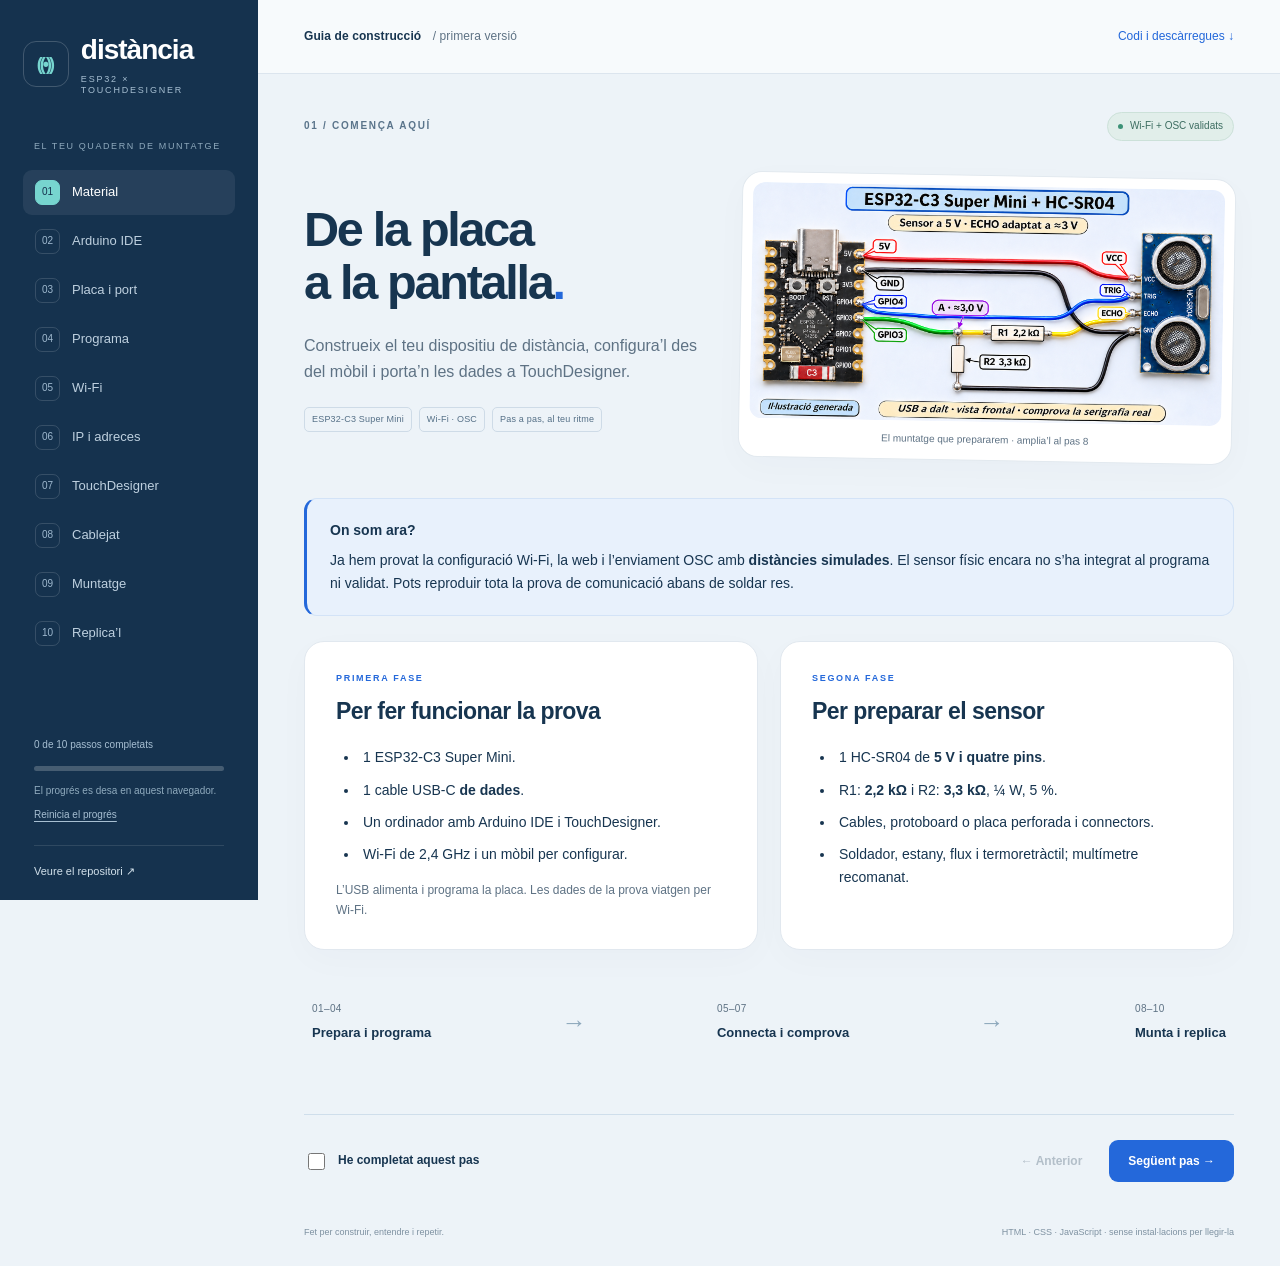
==== commit e606a2d5: "Actualitza el cablejat amb la placa real i explica les opcions de 3,3 V" ====
--- a/docs/index.html
+++ b/docs/index.html
@@ -25,7 +25,7 @@
     <div class="step-heading"><span id="eyebrow" class="eyebrow">01 / COMENÇA AQUÍ</span><span class="version-badge"><i></i> Wi-Fi + OSC validats</span></div>
 
     <section class="step" id="preparar" data-title="Prepara el material" data-short="Material" data-category="COMENÇA AQUÍ">
-      <div class="hero"><div><h1>De la placa<br>a la pantalla<span class="accent">.</span></h1><p class="lead">Construeix el teu dispositiu de distància, configura’l des del mòbil i porta’n les dades a TouchDesigner.</p><div class="hero-tags"><span>ESP32-C3 Super Mini</span><span>Wi-Fi · OSC</span><span>Pas a pas, al teu ritme</span></div></div><div class="hero-visual"><img src="assets/connexio-illustrada.png" alt="Il·lustració conceptual del cablejat de l’ESP32-C3 i el HC-SR04 amb dues resistències" width="1672" height="941"><span class="image-caption">El muntatge que prepararem · amplia’l al pas 8</span></div></div>
+      <div class="hero"><div><h1>De la placa<br>a la pantalla<span class="accent">.</span></h1><p class="lead">Construeix el teu dispositiu de distància, configura’l des del mòbil i porta’n les dades a TouchDesigner.</p><div class="hero-tags"><span>ESP32-C3 Super Mini</span><span>Wi-Fi · OSC</span><span>Pas a pas, al teu ritme</span></div></div><div class="hero-visual"><img src="assets/connexio-illustrada.png" alt="Il·lustració conceptual del cablejat de l’ESP32-C3 i el HC-SR04 amb dues resistències" width="1774" height="887"><span class="image-caption">El muntatge que prepararem · amplia’l al pas 8</span></div></div>
       <div class="notice status"><strong>On som ara?</strong><p>Ja hem provat la configuració Wi-Fi, la web i l’enviament OSC amb <b>distàncies simulades</b>. El sensor físic encara no s’ha integrat al programa ni validat. Pots reproduir tota la prova de comunicació abans de soldar res.</p></div>
       <div class="two-col"><article class="card"><span class="card-kicker">PRIMERA FASE</span><h2>Per fer funcionar la prova</h2><ul class="materials"><li>1 ESP32-C3 Super Mini.</li><li>1 cable USB-C <b>de dades</b>.</li><li>Un ordinador amb Arduino IDE i TouchDesigner.</li><li>Wi-Fi de 2,4 GHz i un mòbil per configurar.</li></ul><p class="hint">L’USB alimenta i programa la placa. Les dades de la prova viatgen per Wi-Fi.</p></article><article class="card"><span class="card-kicker">SEGONA FASE</span><h2>Per preparar el sensor</h2><ul class="materials"><li>1 HC-SR04 de <b>5 V i quatre pins</b>.</li><li>R1: <b>2,2 kΩ</b> i R2: <b>3,3 kΩ</b>, ¼ W, 5 %.</li><li>Cables, protoboard o placa perforada i connectors.</li><li>Soldador, estany, flux i termoretràctil; multímetre recomanat.</li></ul></article></div>
       <div class="path-strip"><span>01–04<br><b>Prepara i programa</b></span><i>→</i><span>05–07<br><b>Connecta i comprova</b></span><i>→</i><span>08–10<br><b>Munta i replica</b></span></div>
@@ -82,15 +82,17 @@
 
     <section class="step" id="cablejat" data-title="Entén el cablejat" data-short="Cablejat" data-category="PREPARA EL SENSOR FÍSIC" hidden>
       <h1>Quatre senyals.<br>Una protecció essencial.</h1><p class="lead">El HC-SR04 de 5 V retorna un ECHO de 5 V. Les dues resistències el redueixen aproximadament a 3 V abans d’entrar al GPIO3.</p>
-      <div class="notice warning"><b>Segueix les etiquetes de la placa real.</b><p>Les dues imatges que has aportat són il·lustracions generades. Serveixen per entendre les unions; la posició visual dels forats i les bandes de color dibuixades no són una referència fiable. Comprova la serigrafia dels pins i els valors reals de les resistències.</p></div>
-      <figure class="wiring-figure"><button class="image-zoom" data-zoom="assets/connexio-illustrada.png" aria-label="Amplia la il·lustració de connexions"><img src="assets/connexio-illustrada.png" alt="Connexions conceptuals: 5V a VCC; GPIO4 a TRIG; ECHO a R1 de 2,2 kΩ, node A a GPIO3 i R2 de 3,3 kΩ a GND" loading="lazy" width="1672" height="941"><span>Amplia la imatge ↗</span></button><figcaption>Il·lustració de connexions aportada al projecte. Les etiquetes defineixen el circuit.</figcaption></figure>
+      <div class="notice warning"><b>Segueix les etiquetes de la placa real.</b><p>La il·lustració s’ha refet amb la vista frontal de la Super Mini i el sensor que has passat. Amb l’USB a dalt, 5V i GND són els dos primers pins del costat dret; GPIO4 és el quart i GPIO3 el cinquè. La cara posterior els mostra al costat esquerre. Comprova sempre la serigrafia: la il·lustració continua sent generada.</p></div>
+      <figure class="wiring-figure"><button class="image-zoom" data-zoom="assets/connexio-illustrada.png" aria-label="Amplia la il·lustració de connexions"><img src="assets/connexio-illustrada.png" alt="Connexions conceptuals: 5V a VCC; GPIO4 a TRIG; ECHO a R1 de 2,2 kΩ, node A a GPIO3 i R2 de 3,3 kΩ a GND" loading="lazy" width="1774" height="887"><span>Amplia la imatge ↗</span></button><figcaption>Il·lustració refeta segons les referències: botons sota l’USB, antena a baix i sensor en vertical amb els quatre pins cap a l’ESP. No és una fotografia d’un muntatge validat.</figcaption></figure>
+      <article class="card"><h2>Les referències del teu muntatge</h2><p>Imatges originals que has facilitat, sense modificar. La primera és la cara amb els components i la segona, la cara posterior. No intercanviïs els costats en girar la placa.</p><div class="two-col photo-references"><figure><button class="image-zoom" data-zoom="assets/referencies/esp32-c3-frontal.png" aria-label="Amplia la foto frontal de la placa"><img src="assets/referencies/esp32-c3-frontal.png" alt="Referència frontal de la Super Mini: USB a dalt, BOOT i RST sota l’USB, antena a baix; 5V i G al costat dret" loading="lazy" width="1016" height="1210"></button><figcaption><b>Frontal.</b> A la dreta, de dalt a baix: 5V · GND · 3V3 · GPIO4 · GPIO3 · GPIO2 · GPIO1 · GPIO0.</figcaption></figure><figure><button class="image-zoom" data-zoom="assets/referencies/esp32-c3-posterior.png" aria-label="Amplia la foto posterior de la placa"><img src="assets/referencies/esp32-c3-posterior.png" alt="Referència posterior amb USB a dalt: els pins 5V, GND, 3V3, GPIO4 i GPIO3 es veuen al costat esquerre" loading="lazy" width="978" height="782"></button><figcaption><b>Posterior.</b> Els mateixos pins són a l’esquerra; no és un altre pinout.</figcaption></figure></div><figure class="sensor-reference"><button class="image-zoom" data-zoom="assets/referencies/hc-sr04-frontal.png" aria-label="Amplia la foto del sensor"><img src="assets/referencies/hc-sr04-frontal.png" alt="HC-SR04 amb les càpsules de davant i els pins cap avall: d’esquerra a dreta VCC, TRIG, ECHO i GND" loading="lazy" width="1306" height="770"></button><figcaption><b>Sensor de davant, pins avall:</b> VCC · TRIG · ECHO · GND, d’esquerra a dreta.</figcaption></figure></article>
+      <article class="card"><h2>El puc alimentar a 3,3 V i estalviar-me les resistències?</h2><p><b>Amb el HC-SR04 estàndard de la imatge, mantén el muntatge a 5 V i les dues resistències.</b> La foto no acredita una variant compatible amb 3,3 V. Alguns HC-SR04 semblen funcionar amb menys tensió, però la lectura pot perdre fiabilitat; no és la configuració que utilitzem en aquesta guia.</p><div class="table-wrap"><table><thead><tr><th>Part del circuit actual</th><th>Tensió / adaptació</th></tr></thead><tbody><tr><td>Alimentació VCC del sensor</td><td>5 V del pin 5V de l’ESP, quan s’alimenta per USB.</td></tr><tr><td>TRIG des de GPIO4</td><td>Impuls de 3,3 V directe; no necessita divisor.</td></tr><tr><td>ECHO cap a GPIO3</td><td>5 V → R1 2,2 kΩ + R2 3,3 kΩ → aproximadament 3 V.</td></tr></tbody></table></div><p><b>Per prescindir del divisor, cal un sensor amb alimentació i sortida ECHO especificades per a 3,3 V.</b> Per exemple, un <a href="https://www.adafruit.com/product/4019" target="_blank" rel="noopener">US-100 compatible amb 3,3 V ↗</a>, alimentat a 3V3 i en mode TRIG/ECHO (jumper posterior retirat), permet aquesta connexió lògica directa. En aquell cas cal revisar el seu pinout i mode abans de muntar; no és el HC-SR04 d’aquestes fotos.</p><p>No conservis el divisor actual si en el futur fas servir un ECHO realment de 3,3 V: el reduiria a <b>1,98 V</b>, que no garanteix un nivell alt vàlid a l’ESP32-C3.</p><p class="source">Fonts: <a href="https://learn.adafruit.com/distance-measurement-ultrasound-hcsr04/connect-the-sensor" target="_blank" rel="noopener">HC-SR04 i funcionament a 3,3 V ↗</a> · <a href="https://learn.adafruit.com/ultrasonic-sonar-distance-sensors/pinouts" target="_blank" rel="noopener">alimentació i nivells de TRIG/ECHO ↗</a>.</p></article>
       <article class="card"><h2>La taula que mana</h2><div class="table-wrap"><table><thead><tr><th>Des de</th><th>Fins a</th><th>Connexió</th></tr></thead><tbody><tr><td>ESP 5V</td><td>Sensor VCC</td><td>Directa; alimentació des de l’USB.</td></tr><tr><td>ESP G / GND</td><td>Sensor GND</td><td>Directa; també hi va R2.</td></tr><tr><td>ESP 4 / GPIO4</td><td>Sensor TRIG</td><td>Directa; impuls de control de 3,3 V.</td></tr><tr><td>Sensor ECHO</td><td>R1, 2,2 kΩ</td><td>L’altre extrem de R1 va al punt A.</td></tr><tr><td>Punt A</td><td>ESP 3 / GPIO3</td><td>Al mateix punt hi va un extrem de R2.</td></tr><tr><td>R2, 3,3 kΩ</td><td>GND comú</td><td>Entre el punt A i GND.</td></tr></tbody></table></div></article>
       <article class="card"><h2>El punt A és una unió de tres terminals</h2><pre class="circuit">ECHO ── R1 · 2,2 kΩ ──●──── GPIO3
                       │
                    R2 · 3,3 kΩ
                       │
                      GND</pre><p><b>5 × 3,3 / (2,2 + 3,3) = 3,0 V.</b> Les resistències no tenen polaritat, però els valors no es poden intercanviar en aquest esquema. No connectis ECHO directament al GPIO.</p><p>R1 i R2 no redueixen l’alimentació del sensor: VCC continua rebent 5 V. El GPIO mesura la tensió del punt A i pràcticament no absorbeix corrent.</p></article>
-      <details class="card"><summary>Veure el recorregut del corrent</summary><button class="image-zoom" data-zoom="assets/corrent-divisor.png" aria-label="Amplia la il·lustració del corrent"><img src="assets/corrent-divisor.png" alt="Quan ECHO és alt, el corrent convencional recorre ECHO, R1, punt A, R2 i GND; la branca GPIO3 només mesura la tensió" loading="lazy" width="1672" height="941"><span>Amplia la imatge ↗</span></button><p>Quan ECHO és alt, el divisor deixa passar aproximadament <b>0,91 mA</b>. Les fletxes taronges representen corrent convencional; els electrons es desplacen en sentit contrari.</p></details>
+      <details class="card"><summary>Veure el recorregut del corrent</summary><button class="image-zoom" data-zoom="assets/corrent-divisor.svg" aria-label="Amplia la il·lustració del corrent"><img src="assets/corrent-divisor.svg" alt="Quan ECHO és alt, el corrent convencional recorre ECHO, R1, punt A, R2 i GND; la branca GPIO3 només mesura la tensió" loading="lazy" width="1600" height="1120"><span>Amplia la imatge ↗</span></button><p>Quan ECHO és alt, el divisor deixa passar aproximadament <b>0,91 mA</b>. Les fletxes taronges representen corrent convencional; els electrons es desplacen en sentit contrari.</p></details>
       <div class="button-row"><a class="button secondary" href="downloads/Esquema_ESP32_HCSR04.svg" download>↓ Esquema funcional SVG</a><a class="button quiet" href="downloads/Guia_de_connexio_i_soldadura.md" download>↓ Guia de soldadura</a></div>
       <p class="source">Referències: <a href="https://learn.adafruit.com/ultrasonic-sonar-distance-sensors?view=all" target="_blank" rel="noopener">HC-SR04 i adaptació d’ECHO ↗</a> · <a href="https://nuttx.apache.org/docs/latest/platforms/risc-v/esp32c3/boards/esp32c3-supermini/index.html" target="_blank" rel="noopener">referència de la Super Mini ↗</a>.</p>
     </section>
--- a/docs/styles.css
+++ b/docs/styles.css
@@ -9,3 +9,5 @@
 @media(max-width:760px){.sidebar{position:static;width:100%;padding:17px 22px;overflow:visible}.brand{font-size:23px;gap:10px}.brand-mark{width:37px;height:37px;font-size:16px}.brand-sub{font-size:7px;margin-top:5px}.side-intro,#step-nav,.side-bottom{display:none}.workspace{margin:0}.topbar{height:50px;padding:0 22px}.topbar-title{font-size:10px}.topbar-title .muted{display:none}.small-link{font-size:10px}main{padding:23px 20px}.mobile-nav{display:block;margin-bottom:25px}.mobile-nav label{display:block;font-size:10px;color:var(--muted);margin-bottom:7px}.mobile-nav select{width:100%;background:white;color:var(--ink);border:1px solid #cbd9e6;border-radius:8px;padding:11px;font-size:13px}.step-heading{margin-bottom:27px;gap:8px;align-items:flex-start}.eyebrow{font-size:8px;letter-spacing:1px;padding-top:5px}.version-badge{font-size:8px;padding:4px 7px}h1,.hero h1{font-size:43px;letter-spacing:-1.9px}.hero{margin:0 0 26px;gap:25px}.hero .lead{font-size:16px}.lead{font-size:16px}.hero-tags span{font-size:8px}.two-col{grid-template-columns:1fr}.card{padding:23px 20px;border-radius:15px;margin:18px 0}h2{font-size:21px}.notice{padding:17px 18px;font-size:13px}.path-strip{padding:15px 0;gap:8px;font-size:9px}.path-strip b{font-size:10px}.path-strip i{font-size:17px}.instructions{font-size:14px}.instructions li{padding-left:34px;margin-bottom:22px}.copy-line code{font-size:10px;padding:12px}.copy-line button{font-size:11px;padding:0 10px}.settings-table{padding:0 13px}.settings-table>div{font-size:11px;gap:10px}.button{font-size:11px;padding:10px 13px}.network-view{padding:20px 10px;gap:7px}.network-device{min-width:78px;font-size:22px}.network-device b{font-size:12px}.network-device small{font-size:9px;max-width:95px}.network-arrow{font-size:19px}.network-view>p{font-size:11px}.form-grid{grid-template-columns:1fr}.step-footer{align-items:flex-start;flex-direction:column;margin-top:30px}.step-actions{width:100%;justify-content:space-between}.complete-control{font-size:12px}.guide-footer{flex-direction:column;gap:6px;margin-top:33px}.circuit{font-size:11px;padding:18px 10px}.table-wrap{margin-left:-5px;margin-right:-5px}td,th{padding:12px 8px;font-size:12px}.image-zoom>span{bottom:7px;right:7px;font-size:8px}.checklist label{font-size:12px}.led-grid{gap:10px}.led-grid>div{padding:14px 12px}#toast{left:50%;max-width:90vw;text-align:center;width:max-content}}
 @media(prefers-reduced-motion:reduce){*{scroll-behavior:auto!important;animation:none!important;transition:none!important}}
 @media print{body{background:white;color:#172e42;font-size:11pt}.sidebar,.topbar,.step-heading,.mobile-nav,.step-footer,.guide-footer,.button-row,button,.segmented,dialog,#toast,.skip-link{display:none!important}.workspace{margin:0}main{max-width:none;padding:0}.step[hidden]{display:block!important}.step{break-before:page}.step:first-of-type{break-before:auto}.hero{display:block}.hero-visual{max-width:450px;margin-top:20px}.hero h1,h1{font-size:30pt}.lead{font-size:13pt}.card{box-shadow:none;padding:16px;border:1px solid #bbb;break-inside:avoid}.notice{break-inside:avoid}.two-col{display:block}.two-col .card{margin:20px 0}.image-zoom{display:block!important}.image-zoom>span{display:none}.code-view,#code-details{display:none}.network-view[hidden]{display:flex!important}.led{animation:none!important}a{color:inherit}.instructions li{font-size:11pt}.hero-visual img{max-height:230px;object-fit:contain}.wiring-figure img{max-height:420px;object-fit:contain}.td-image{max-height:350px;object-fit:contain}.card details{display:block}details>summary{font-size:12pt}input{border:1px solid #777}.form-grid{grid-template-columns:1fr 1fr}}
+
+.photo-references figure{margin:0}.photo-references .image-zoom{height:350px;display:flex;align-items:center;justify-content:center}.photo-references img{max-height:325px;width:auto;max-width:100%;object-fit:contain}.sensor-reference{max-width:620px;margin:28px auto 0}.sensor-reference img{max-height:300px;object-fit:contain}.photo-references figcaption{font-size:12px}@media(max-width:760px){.photo-references .image-zoom{height:300px}.photo-references img{max-height:280px}}
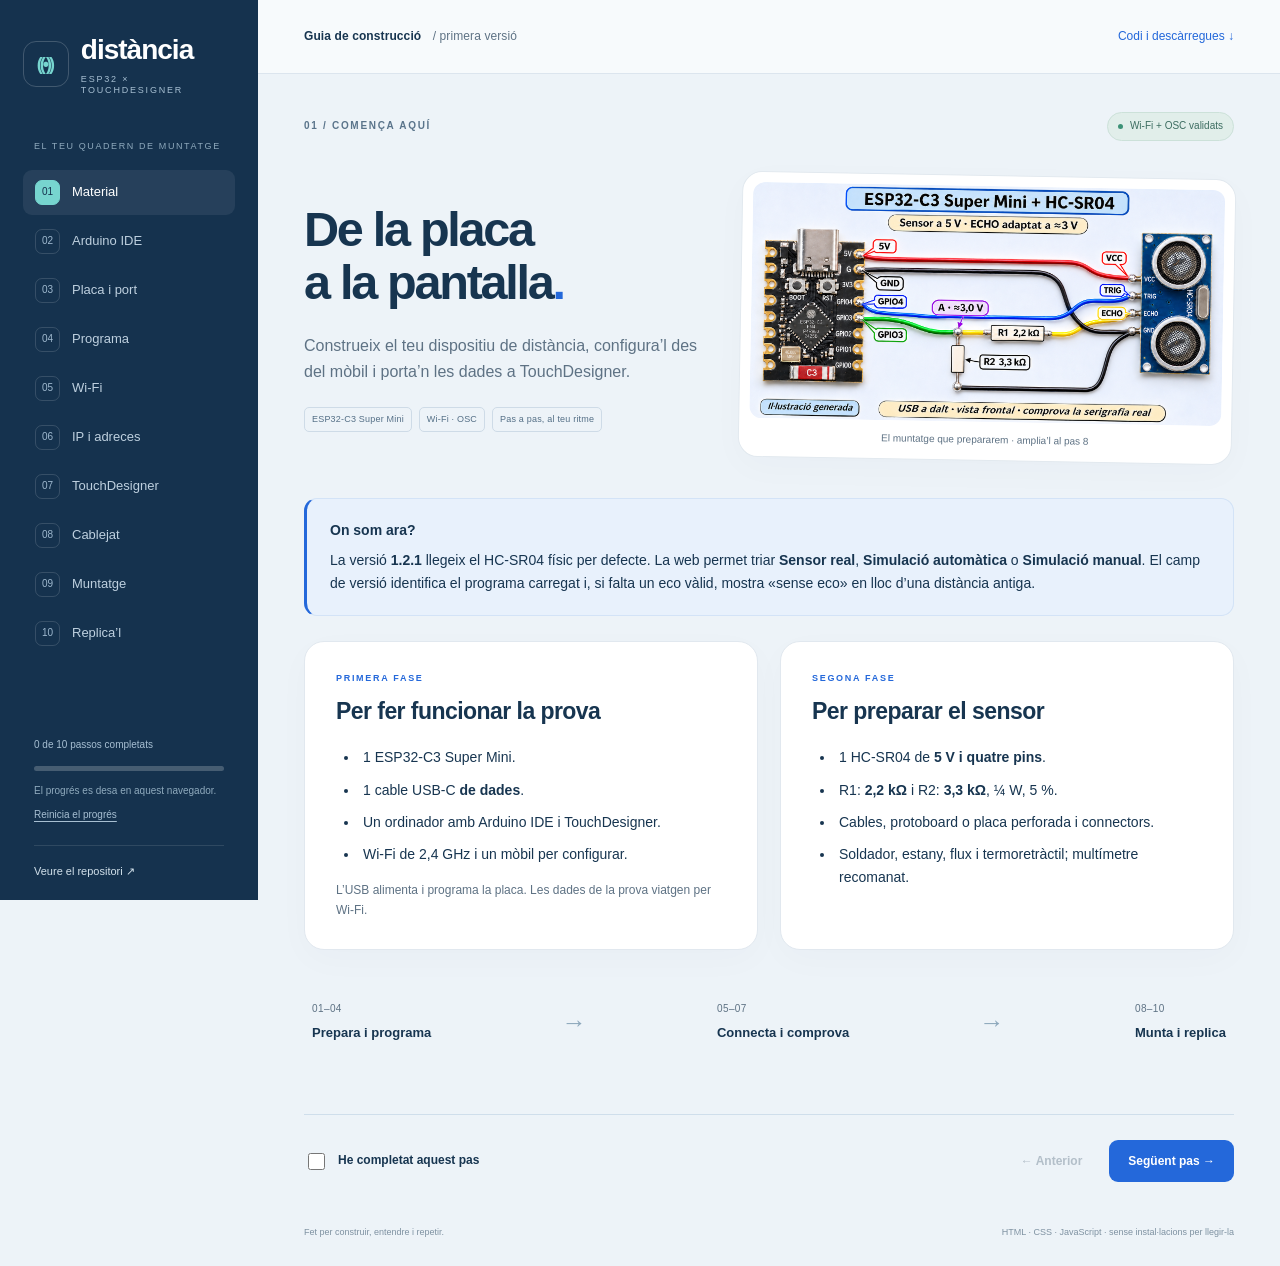
==== commit 57456bf2: "Activa HC-SR04 real, afegeix raw i suavitzat i evita pauses USB" ====
--- a/docs/index.html
+++ b/docs/index.html
@@ -26,7 +26,7 @@
 
     <section class="step" id="preparar" data-title="Prepara el material" data-short="Material" data-category="COMENÇA AQUÍ">
       <div class="hero"><div><h1>De la placa<br>a la pantalla<span class="accent">.</span></h1><p class="lead">Construeix el teu dispositiu de distància, configura’l des del mòbil i porta’n les dades a TouchDesigner.</p><div class="hero-tags"><span>ESP32-C3 Super Mini</span><span>Wi-Fi · OSC</span><span>Pas a pas, al teu ritme</span></div></div><div class="hero-visual"><img src="assets/connexio-illustrada.png" alt="Il·lustració conceptual del cablejat de l’ESP32-C3 i el HC-SR04 amb dues resistències" width="1774" height="887"><span class="image-caption">El muntatge que prepararem · amplia’l al pas 8</span></div></div>
-      <div class="notice status"><strong>On som ara?</strong><p>Ja hem provat la configuració Wi-Fi, la web i l’enviament OSC amb <b>distàncies simulades</b>. El sensor físic encara no s’ha integrat al programa ni validat. Pots reproduir tota la prova de comunicació abans de soldar res.</p></div>
+      <div class="notice status"><strong>On som ara?</strong><p>La versió <b>1.2.1</b> llegeix el HC-SR04 físic per defecte. La web permet triar <b>Sensor real</b>, <b>Simulació automàtica</b> o <b>Simulació manual</b>. El camp de versió identifica el programa carregat i, si falta un eco vàlid, mostra «sense eco» en lloc d’una distància antiga.</p></div>
       <div class="two-col"><article class="card"><span class="card-kicker">PRIMERA FASE</span><h2>Per fer funcionar la prova</h2><ul class="materials"><li>1 ESP32-C3 Super Mini.</li><li>1 cable USB-C <b>de dades</b>.</li><li>Un ordinador amb Arduino IDE i TouchDesigner.</li><li>Wi-Fi de 2,4 GHz i un mòbil per configurar.</li></ul><p class="hint">L’USB alimenta i programa la placa. Les dades de la prova viatgen per Wi-Fi.</p></article><article class="card"><span class="card-kicker">SEGONA FASE</span><h2>Per preparar el sensor</h2><ul class="materials"><li>1 HC-SR04 de <b>5 V i quatre pins</b>.</li><li>R1: <b>2,2 kΩ</b> i R2: <b>3,3 kΩ</b>, ¼ W, 5 %.</li><li>Cables, protoboard o placa perforada i connectors.</li><li>Soldador, estany, flux i termoretràctil; multímetre recomanat.</li></ul></article></div>
       <div class="path-strip"><span>01–04<br><b>Prepara i programa</b></span><i>→</i><span>05–07<br><b>Connecta i comprova</b></span><i>→</i><span>08–10<br><b>Munta i replica</b></span></div>
     </section>
@@ -52,7 +52,7 @@
       <article class="card"><h2>Opció fàcil: obre el projecte Arduino</h2><a class="button primary" href="downloads/ESP32_OSC_Demo.zip" download>↓ Descarrega el programa Arduino</a><ol class="instructions"><li>Descomprimeix el ZIP. Obre <b>ESP32_OSC_Demo/ESP32_OSC_Demo.ino</b> amb Arduino IDE. La carpeta i el fitxer han de tenir el mateix nom.</li><li>Comprova de nou <b>ESP32C3 Dev Module</b>, el port USB i <b>USB CDC On Boot → Enabled</b>.</li><li>Prem <b>Verify ✓</b> per compilar. Després prem <b>Upload →</b> per carregar-lo.</li><li>Espera fins que aparegui <b>Hash of data verified</b> i el reinici final, sense cap error vermell.</li><li>Obre <b>Tools → Serial Monitor</b> i selecciona <b>115200 baud</b>. Prem <b>RESET</b> breument, amb BOOT sense prémer, per tornar a veure l’arrencada.</li></ol><div class="terminal"><span>Dispositiu: A1B2C3D4E5F6</span><span>Xarxa de configuracio: ESP-Config-A1B2C3D4E5F6</span><span>CONFIGURACIO OBERTA: ESP-Config-A1B2C3D4E5F6</span><span>Portal: http://192.168.4.1</span></div><p class="hint">Exemple de sortida. Els 12 caràcters de la teva placa seran diferents.</p></article>
       <article class="card"><h2>Prefereixes copiar i enganxar?</h2><p>Crea un sketch nou, esborra’n tot el contingut i enganxa el programa complet. Desa’l abans de carregar.</p><div class="button-row"><button class="button secondary" id="copy-firmware">Copia tot el codi</button><a class="button quiet" href="downloads/ESP32_OSC_Demo.ino" download>Descarrega només el .ino</a></div><details id="code-details"><summary>Veure el codi complet</summary><pre class="code-view"><code id="firmware-code">Carregant el programa…</code></pre></details><p id="code-state" class="hint" role="status"></p></article>
       <details class="card"><summary>La càrrega o el monitor sèrie fallen</summary><ul><li><b>undefined reference to setup() / loop():</b> copia el fitxer complet, incloses aquestes dues funcions.</li><li><b>Connecting… sense avançar:</b> tanca el monitor sèrie i entra al carregador amb BOOT + RESET, tal com s’explica al pas anterior. Torna a triar el port i carrega.</li><li><b>Després de carregar no veig missatges:</b> habilita USB CDC, torna a carregar, revisa si ha canviat el port i prem RESET.</li></ul></details>
-      <div class="notice"><b>Sobre aquesta còpia del programa</b><p>Conserva la prova simulada validada. Per fer-la reutilitzable, la destinació OSC inicial està buida: al pas 7 hi posaràs la IP del teu ordinador. Les configuracions ja desades en una placa es conserven.</p></div>
+      <div class="notice"><b>Sobre aquesta còpia del programa</b><p>Inclou lectura real i els dos modes de simulació. Per fer-la reutilitzable, la destinació OSC inicial està buida: al pas 7 hi posaràs la IP del teu ordinador. Les configuracions ja desades en una placa es conserven.</p></div>
     </section>
 
     <section class="step" id="wifi" data-title="Configura el Wi-Fi" data-short="Wi-Fi" data-category="CONNECTA EL DISPOSITIU" hidden>
@@ -71,12 +71,14 @@
     </section>
 
     <section class="step" id="touchdesigner" data-title="Comprova TouchDesigner" data-short="TouchDesigner" data-category="POSA LES DADES EN MOVIMENT" hidden>
-      <h1>Les distàncies<br>ja es mouen.</h1><p class="lead">Abans de connectar el sensor, comprovarem tota la ruta amb la simulació de la placa. Així sabràs que la xarxa i TouchDesigner funcionen.</p>
+      <h1>Les distàncies<br>ja es mouen.</h1><p class="lead">Pots comprovar tota la ruta amb una simulació abans de passar a la lectura física. La placa arrenca en mode Sensor real; selecciona explícitament la simulació per a aquesta prova.</p>
       <article class="card"><h2>1. Prepara TouchDesigner</h2><ol class="instructions"><li>Descarrega TouchDesigner des de <a href="https://derivative.ca/download" target="_blank" rel="noopener">Derivative ↗</a>, instal·la’l i completa l’activació que et demani. La prova es va fer amb <b>2025.32460</b>; utilitza aquesta versió o una compatible més recent.</li><li>Descarrega i obre el projecte següent. No cal instal·lar cap paquet Python ni cap biblioteca OSC addicional.</li></ol><div class="button-row"><a class="button primary" href="downloads/Prova_ESP32_TouchDesigner.toe" download>↓ Projecte TouchDesigner (.toe)</a><a class="button secondary" href="downloads/Prova_ESP32_TouchDesigner.tox" download>↓ Component reutilitzable (.tox)</a></div><p class="hint">El .toe obre la prova completa. El .tox es pot arrossegar a la xarxa d’un altre projecte.</p></article>
       <article class="card"><h2>2. Digues a l’ESP on ha d’enviar</h2><ol class="instructions"><li>Connecta l’ordinador al mateix Wi-Fi de casa que l’ESP.</li><li>Al Mac, consulta la seva IP a <b>System Settings → Wi-Fi → Details… → TCP/IP</b>. A Windows, a les propietats de la connexió Wi-Fi, busca <b>IPv4 address</b>.</li><li>Obre la web de l’ESP. A <b>TouchDesigner · OSC</b>, escriu <b>la IP de l’ordinador</b> i el port <b>9000</b>. Prem <b>Desa destinació OSC</b>.</li><li>A TouchDesigner, dins <code>/project1/esp32_demo</code>, selecciona <b>osc_in</b> (OSC In CHOP) i comprova <b>Network Port = 9000</b> i <b>Active = On</b>. Permet les connexions entrants de TouchDesigner si el tallafoc ho demana.</li></ol><div class="notice"><b>Dues IP amb feines diferents</b><p><b>IP de l’ESP:</b> per entrar a la seva web. <b>IP de l’ordinador:</b> destinació dels missatges OSC. No les intercanviïs.</p></div></article>
-      <article class="card"><h2>3. Fes una prova que puguis comprovar</h2><ol class="instructions"><li>A la web de l’ESP, selecciona <b>Manual</b>, posa <b>42 cm</b> i prem <b>Aplica simulació</b>.</li><li>A TouchDesigner, la distància ha de marcar <b>42</b> i la proximitat aproximadament <b>0,878</b>.</li><li>Prova <b>155 cm</b>: la proximitat serà <b>0,25</b>. Després torna a <b>Automàtic</b> per veure el moviment de 20 a 200 cm.</li></ol><figure><img class="td-image" src="assets/touchdesigner-prova.png" alt="Captura de la prova real de comunicació ESP32 a TouchDesigner amb el panell de distància" loading="lazy" width="1280" height="720"><figcaption>Captura de la prova de comunicació. La distància era generada per l’ESP, sense sensor físic.</figcaption></figure><p>El comptador <code>/sensor/seq</code> canvia amb cada enviament. Si no arriba una seqüència nova durant 1,5 segons, el panell mostra que està esperant la placa. En reiniciar l’ESP, torna el mode automàtic.</p></article>
-      <details class="card"><summary>Quins canals puc utilitzar?</summary><div class="table-wrap"><table><thead><tr><th>Missatge OSC</th><th>Contingut</th></tr></thead><tbody><tr><td><code>/sensor/distancia</code></td><td>Float, centímetres.</td></tr><tr><td><code>/sensor/proximitat</code></td><td>Float 0–1: 0 a 200 cm; 1 a 20 cm.</td></tr><tr><td><code>/sensor/simulat</code></td><td>Int, 1 en aquesta versió.</td></tr><tr><td><code>/sensor/seq</code></td><td>Int, comptador de lectures.</td></tr></tbody></table></div><p>Freqüència aproximada: 10 enviaments per segon. Els Select CHOP <code>distancia_cm</code> i <code>proximitat</code> ja t’aïllen els dos valors principals.</p></details>
+      <article class="card"><h2>3. Fes una prova que puguis comprovar</h2><ol class="instructions"><li>A la web de l’ESP, a <b>Font de la distància</b>, selecciona <b>Simulació manual</b>, posa <b>42 cm</b> i prem <b>Aplica font de dades</b>.</li><li>A TouchDesigner, la distància ha de marcar <b>42</b> i la proximitat aproximadament <b>0,878</b>.</li><li>Prova <b>155 cm</b>: la proximitat serà <b>0,25</b>. Després tria <b>Simulació automàtica</b> per veure el moviment de 20 a 200 cm, o <b>Sensor real</b> per llegir el HC-SR04 connectat.</li></ol><figure><img class="td-image" src="assets/touchdesigner-prova.png" alt="Captura de la prova real de comunicació ESP32 a TouchDesigner amb el panell de distància" loading="lazy" width="1280" height="720"><figcaption>Captura de la prova de comunicació. La distància era generada per l’ESP, sense sensor físic.</figcaption></figure><p>El comptador <code>/sensor/seq</code> canvia amb cada enviament. Si no arriba una seqüència nova durant 1,5 segons, el panell mostra que està esperant la placa. En reiniciar l’ESP, torna el mode Sensor real. El panell actualitzat de TouchDesigner identifica real/simulat i mostra «sense eco» quan no hi ha una mesura vàlida.</p></article>
+      <article class="card"><h2>4. Tria on suavitzar</h2><ol class="instructions"><li>A la web de l’ESP, obre <b>Lectura i suavitzat</b>. Comença amb <b>70 ms</b> i <b>Raw · sense filtre</b>. Desa.</li><li>Per filtrar a l’ESP, tria <b>EMA</b> amb <b>alpha 0,25</b>. Un alpha més petit suavitza més i respon més lentament; 1 deixa la dada sense suavitzar. El canal <code>/sensor/raw</code> sempre es conserva.</li><li>Per filtrar a TD, deixa Raw a l’ESP i utilitza <code>suavitzat_td</code>, connectat a <code>raw_cm</code>. És un Lag CHOP amb Lag Up/Down de <b>0,15 segons</b>. Canvia’ls per comparar.</li><li>Compara amb <code>filtrada_esp_cm</code> i comprova <code>validesa</code>: 0 significa sense eco; −1 no és una distància física. El panell principal mostra <code>/sensor/distancia</code>; la branca de Lag queda disponible per als teus efectes.</li></ol><p>El ritme de lectura i el suavitzat són ajustos diferents. El HC-SR04 necessita més de 60 ms entre impulsos; 60 FPS a TD no vol dir 60 mesures noves per segon. La web consulta aproximadament cada 100 ms, sense acumular peticions, i mostra també l’interval real i l’eco en microsegons. Si deixa de rebre resposta, indica que està reconnectant.</p><p class="source">Referències: <a href="https://derivative.ca/UserGuide/Lag_CHOP" target="_blank" rel="noopener">Lag CHOP ↗</a> · <a href="https://docs.sunfounder.com/projects/3in1-kit-r4/en/latest/components/component_ultrasonic_module.html" target="_blank" rel="noopener">Temps entre mesures HC-SR04 ↗</a>.</p></article>
+      <details class="card"><summary>Quins canals puc utilitzar?</summary><div class="table-wrap"><table><thead><tr><th>Missatge OSC</th><th>Contingut</th></tr></thead><tbody><tr><td><code>/sensor/distancia</code></td><td>Float, centímetres: raw o EMA segons la sortida triada.</td></tr><tr><td><code>/sensor/proximitat</code></td><td>Float 0–1: 0 a 200 cm; 1 a 20 cm.</td></tr><tr><td><code>/sensor/simulat</code></td><td>Int: 0 per al sensor real; 1 per a simulació.</td></tr><tr><td><code>/sensor/valid</code></td><td>Int: 1 si la lectura és vàlida; 0 si no hi ha eco vàlid.</td></tr><tr><td><code>/sensor/raw</code></td><td>Float, cm sense filtre; node raw_cm.</td></tr><tr><td><code>/sensor/filtrada</code></td><td>Float, cm després d’EMA; node filtrada_esp_cm.</td></tr><tr><td><code>/sensor/echo_us</code></td><td>Int, durada física de l’eco en µs; 0 en simulació o sense eco.</td></tr><tr><td><code>/sensor/interval_ms</code></td><td>Int, interval real entre mesures.</td></tr><tr><td><code>/sensor/timestamp_ms</code></td><td>Int, instant de la mostra des de l’arrencada, en ms.</td></tr><tr><td><code>/sensor/seq</code></td><td>Int, comptador de lectures.</td></tr></tbody></table></div><p>Un enviament per mesura: 100 ms per defecte, configurable entre 70 i 1000 ms. Amb 70 ms, aproximadament 13–14 mesures/s. Les dades invàlides valen −1 per OSC; comprova sempre /sensor/valid. Els Select CHOP <code>distancia_cm</code> i <code>proximitat</code> ja t’aïllen els dos valors principals.</p></details>
       <details class="card"><summary>La web funciona però TouchDesigner no rep</summary><ul><li>Revisa la IP actual de l’ordinador i desa-la de nou a l’ESP.</li><li>Comprova que l’ESP i OSC In CHOP utilitzin el mateix port UDP.</li><li>Tanca altres aplicacions o una segona còpia del projecte que estiguin ocupant el port.</li><li>Revisa el tallafoc i evita xarxes de convidats que aïllen els dispositius.</li><li>Si l’ordinador té Wi-Fi i Ethernet alhora, comprova que la IP de destinació sigui accessible des de la xarxa de l’ESP.</li></ul></details>
+      <p class="hint">Per actualitzar les etiquetes d’un projecte anterior: <a href="downloads/Actualitza_sensor_real.py" download>descarrega el script d’actualització de TouchDesigner</a>.</p>
       <p class="source">Referència: <a href="https://docs.derivative.ca/OSC_In_CHOP" target="_blank" rel="noopener">OSC In CHOP ↗</a>.</p>
     </section>
 
@@ -102,15 +104,15 @@
       <article class="card"><h2>Ordre de muntatge</h2><ol class="instructions"><li><b>Identifica els pins reals.</b> Sensor: VCC, TRIG, ECHO i GND. ESP: 5V, G/GND, 4 i 3. Mirar la placa per l’altra cara pot invertir l’ordre visual.</li><li><b>Mesura R1 i R2</b> o comprova els seus valors abans de tallar les potes. Utilitza cables curts, uns 10–20 cm per a la primera prova.</li><li><b>Crea el punt A:</b> un extrem de R1, un extrem de R2 i el cable a GPIO3 units al mateix punt.</li><li>Uneix l’extrem lliure de <b>R1 a ECHO</b>. Uneix l’extrem lliure de <b>R2 al GND comú</b>.</li><li>Uneix <b>GND del sensor amb GND de l’ESP</b>. Connecta <b>TRIG a GPIO4</b> i <b>VCC a 5V</b>.</li><li>Per soldar, estanya el cable, escalfa el terminal i el coure alhora, aporta estany i retira la punta quan hagi fluït. Si no flueix en pocs segons, deixa refredar i revisa el flux i la punta.</li><li>Inspecciona les unions. Aïlla-les amb termoretràctil i fixa els cables perquè una estrebada no arrenqui els pads. Treballa amb ventilació.</li></ol><p class="hint">En una placa perforada amb pistes contínues, comprova que el coure no curtcircuiti els extrems d’una resistència.</p></article>
       <article class="card checklist"><h2>Abans de tornar a posar l’USB</h2><label><input type="checkbox" data-check="power-off"> He fet el muntatge sense alimentació.</label><label><input type="checkbox" data-check="labels"> He seguit les etiquetes reals dels pins.</label><label><input type="checkbox" data-check="divider"> ECHO passa per R1; GPIO3 és al punt A i R2 acaba a GND.</label><label><input type="checkbox" data-check="short"> He comprovat que no hi ha curtcircuit entre 5V i GND.</label><label><input type="checkbox" data-check="isolation"> No hi ha ponts, fils solts ni unions exposades.</label><label><input type="checkbox" data-check="antenna"> L’antena està lliure de metall i les càpsules del sensor tenen espai al davant.</label><p class="hint">Alimenta el conjunt només des de l’USB de l’ESP per a aquesta prova. No afegeixis una segona font de 5 V alhora.</p></article>
       <details class="card"><summary>Comprovar el divisor amb multímetre</summary><p>Amb el sensor i el GPIO3 <b>desconnectats del divisor</b>, aplica temporalment 5 V a l’extrem lliure de R1 i GND a l’extrem lliure de R2. Mesura el punt A respecte de GND: ha de donar prop de 3 V.</p><p>Desconnecta l’alimentació i <b>retira la connexió temporal a 5 V</b> abans de connectar ECHO i GPIO3 segons l’esquema. No deixis aquest pont al muntatge final.</p></details>
-      <div class="notice warning"><b>La lectura real és el següent desenvolupament.</b><p>Encara que connectis el sensor correctament, el programa d’aquest repositori continuarà mostrant dades simulades. Falta integrar i provar la lectura de TRIG (GPIO4) i ECHO (GPIO3). No interpretis el moviment actual del cercle com una mesura del sensor.</p></div>
+      <div class="notice warning"><b>Comprova la lectura real.</b><p>Amb el cablejat revisat, selecciona <b>Sensor real · HC-SR04</b> a la web i prem <b>Aplica font de dades</b>. Acosta un objecte pla a 20–50 cm: la lectura ha de seguir el moviment. La versió 1.2.1 mesura ECHO a GPIO3 després d’un impuls a GPIO4; sense eco vàlid mostra «— cm». La simulació sempre queda identificada com a tal.</p></div>
     </section>
 
     <section class="step" id="replicar" data-title="Fes un altre dispositiu" data-short="Replica’l" data-category="REPETEIX EL MUNTATGE" hidden>
       <h1>El segon,<br>amb la mateixa recepta.</h1><p class="lead">El programa és el mateix. Canvien la identitat de la placa, la seva IP i el port amb què la distingiràs a TouchDesigner.</p>
       <article class="card"><h2>La recepta per a cada placa nova</h2><ol class="instructions"><li>Carrega el mateix <b>ESP32_OSC_Demo.ino</b>. En un ordinador ja preparat no cal tornar a instal·lar Arduino ni el paquet ESP32.</li><li>Anota el seu nom <b>ESP-Config-…</b>. El sufix prové de la MAC completa de fàbrica: és individual i estable, no un número aleatori que canviï cada cop.</li><li>Configura el Wi-Fi primer per DHCP i anota la IP nova. Cada ESP ha de tenir una IP diferent dins la xarxa de casa.</li><li>Configura la IP del mateix ordinador receptor i assigna un <b>port OSC diferent</b> a cada ESP.</li><li>A TouchDesigner, afegeix un OSC In CHOP per dispositiu amb el port corresponent. Si dupliques el component de prova, canvia el <b>Network Port</b> del seu <code>osc_in</code>.</li><li>Comprova cada placa amb un valor manual diferent. Etiqueta físicament el dispositiu amb el nom, la IP i el port.</li></ol><div class="table-wrap"><table><thead><tr><th>Dispositiu</th><th>Wi-Fi de configuració</th><th>Port OSC</th></tr></thead><tbody><tr><td>Entrada</td><td>ESP-Config-… propi</td><td>9000</td></tr><tr><td>Finestra</td><td>ESP-Config-… propi</td><td>9001</td></tr><tr><td>Passadís</td><td>ESP-Config-… propi</td><td>9002</td></tr></tbody></table></div><p class="hint">Els noms són exemples; els ports els tries tu. La IP de destinació OSC és la de l’ordinador receptor en tots tres.</p></article>
       <div class="notice"><b>Nom Wi-Fi diferent ≠ canals OSC diferents.</b><p>Totes les plaques envien els mateixos noms <code>/sensor/…</code>. Si les envies al mateix port, es barrejaran. La separació per ports evita aquesta confusió en aquesta versió.</p></div>
-      <article class="card"><h2>Què es conserva quan l’apagues?</h2><p>Wi-Fi, contrasenya de la xarxa, IP i destinació OSC queden guardats a la memòria de l’ESP. RESET no els esborra. La simulació torna al mode automàtic en arrencar.</p><p>Per canviar de xarxa, alimenta la placa, mantén BOOT 5 segons i deixa’l anar. Connecta’t al seu Wi-Fi individual. El portal de qualsevol placa continua sent <b>192.168.4.1</b> quan t’hi connectes directament.</p><p>El Wi-Fi de configuració utilitza la clau inicial compartida <b>Configura32</b>. Pots canviar <code>AP_PASSWORD</code> abans de carregar el programa si vols una clau pròpia.</p></article>
-      <article class="card final-card"><span class="card-kicker">PUNT D’ARRIBADA D’AQUESTA VERSIÓ</span><h2>Una base que pots repetir.</h2><p>Placa programada, Wi-Fi configurable, web accessible i distàncies simulades arribant a TouchDesigner. Les dues il·lustracions i l’esquema funcional t’ajuden a preparar el sensor físic. Quan s’integri la lectura real, aquesta guia s’haurà d’actualitzar amb aquella versió validada.</p><div class="button-row"><a class="button primary" href="https://github.com/jrevelldev/esp32-ultrasonic-touchdesigner" target="_blank" rel="noopener">Obre el projecte a GitHub ↗</a><button class="button secondary" id="print-guide">Imprimeix tota la guia</button></div></article>
+      <article class="card"><h2>Què es conserva quan l’apagues?</h2><p>Wi-Fi, contrasenya de la xarxa, IP i destinació OSC queden guardats a la memòria de l’ESP. RESET no els esborra. La font torna al sensor real en arrencar.</p><p>Per canviar de xarxa, alimenta la placa, mantén BOOT 5 segons i deixa’l anar. Connecta’t al seu Wi-Fi individual. El portal de qualsevol placa continua sent <b>192.168.4.1</b> quan t’hi connectes directament.</p><p>El Wi-Fi de configuració utilitza la clau inicial compartida <b>Configura32</b>. Pots canviar <code>AP_PASSWORD</code> abans de carregar el programa si vols una clau pròpia.</p></article>
+      <article class="card final-card"><span class="card-kicker">PUNT D’ARRIBADA D’AQUESTA VERSIÓ</span><h2>Una base que pots repetir.</h2><p>Placa programada, Wi-Fi configurable, web accessible i lectura real o simulada arribant a TouchDesigner. Les dues il·lustracions i l’esquema funcional t’ajuden a preparar el sensor físic. El firmware 1.2.1 incorpora el sensor real i conserva la simulació com a prova seleccionable.</p><div class="button-row"><a class="button primary" href="https://github.com/jrevelldev/esp32-ultrasonic-touchdesigner" target="_blank" rel="noopener">Obre el projecte a GitHub ↗</a><button class="button secondary" id="print-guide">Imprimeix tota la guia</button></div></article>
     </section>
 
     <footer class="step-footer"><label class="complete-control"><input id="step-complete" type="checkbox"><span>He completat aquest pas</span></label><div class="step-actions"><button class="button quiet" id="prev-step">← Anterior</button><button class="button primary" id="next-step">Següent pas →</button></div></footer>
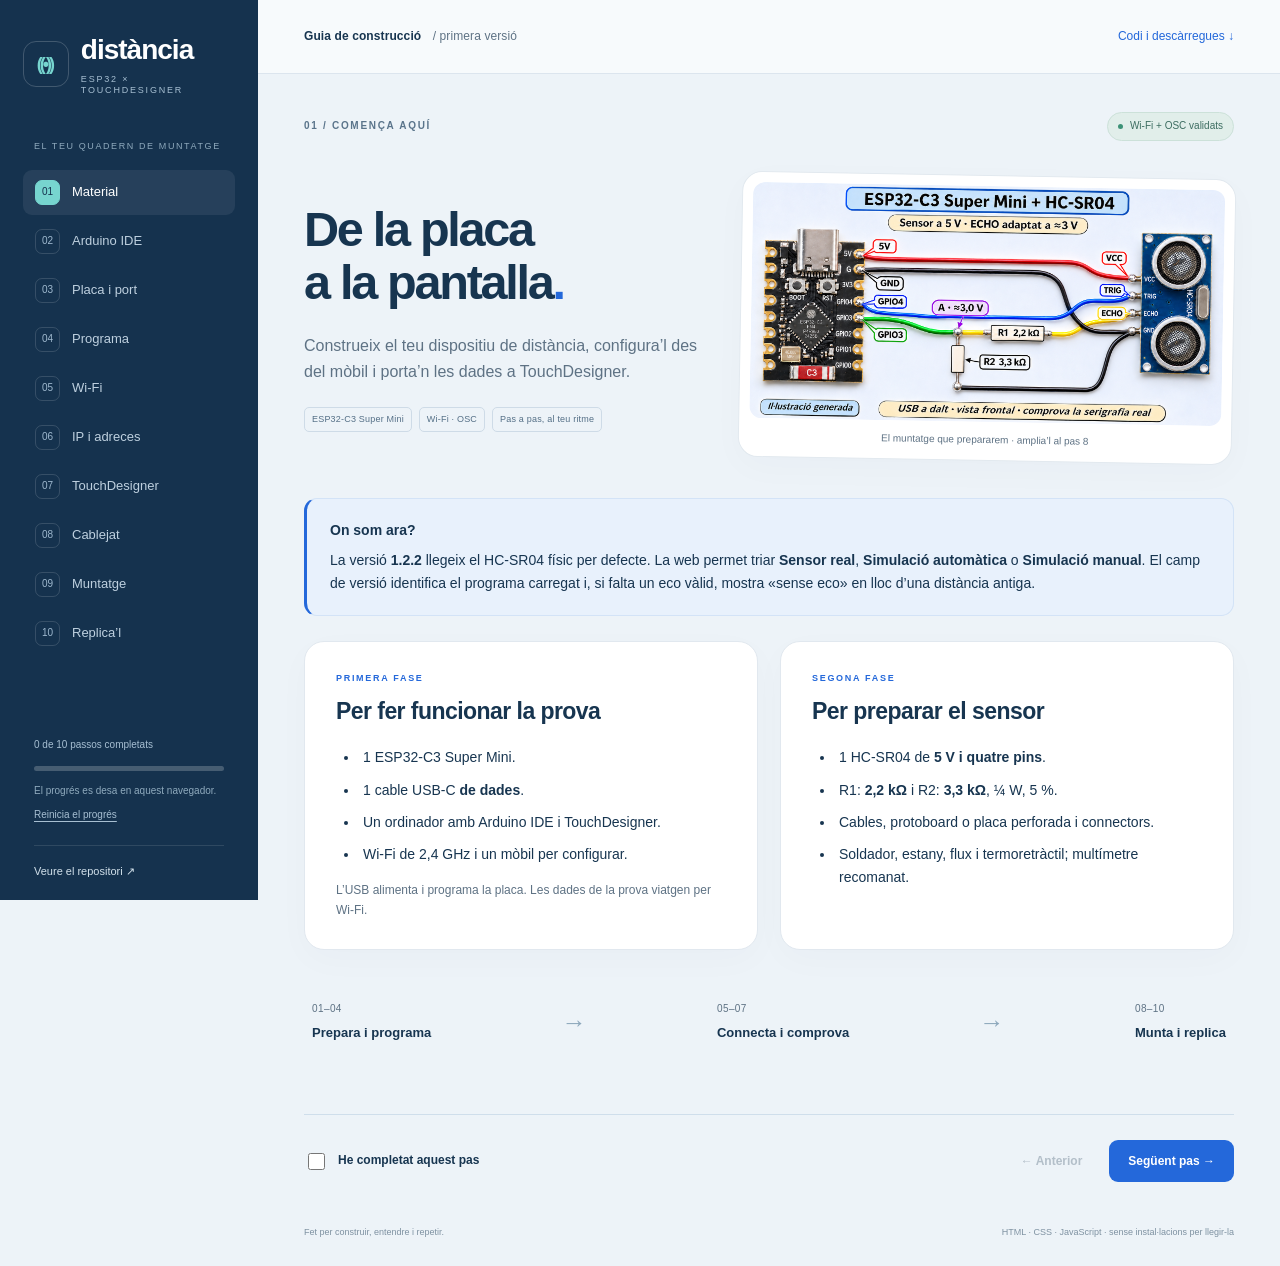
==== commit 7dba4f4f: "Suavitza la bola a TD i enllaça la descàrrega des del sensor" ====
--- a/docs/index.html
+++ b/docs/index.html
@@ -26,7 +26,7 @@
 
     <section class="step" id="preparar" data-title="Prepara el material" data-short="Material" data-category="COMENÇA AQUÍ">
       <div class="hero"><div><h1>De la placa<br>a la pantalla<span class="accent">.</span></h1><p class="lead">Construeix el teu dispositiu de distància, configura’l des del mòbil i porta’n les dades a TouchDesigner.</p><div class="hero-tags"><span>ESP32-C3 Super Mini</span><span>Wi-Fi · OSC</span><span>Pas a pas, al teu ritme</span></div></div><div class="hero-visual"><img src="assets/connexio-illustrada.png" alt="Il·lustració conceptual del cablejat de l’ESP32-C3 i el HC-SR04 amb dues resistències" width="1774" height="887"><span class="image-caption">El muntatge que prepararem · amplia’l al pas 8</span></div></div>
-      <div class="notice status"><strong>On som ara?</strong><p>La versió <b>1.2.1</b> llegeix el HC-SR04 físic per defecte. La web permet triar <b>Sensor real</b>, <b>Simulació automàtica</b> o <b>Simulació manual</b>. El camp de versió identifica el programa carregat i, si falta un eco vàlid, mostra «sense eco» en lloc d’una distància antiga.</p></div>
+      <div class="notice status"><strong>On som ara?</strong><p>La versió <b>1.2.2</b> llegeix el HC-SR04 físic per defecte. La web permet triar <b>Sensor real</b>, <b>Simulació automàtica</b> o <b>Simulació manual</b>. El camp de versió identifica el programa carregat i, si falta un eco vàlid, mostra «sense eco» en lloc d’una distància antiga.</p></div>
       <div class="two-col"><article class="card"><span class="card-kicker">PRIMERA FASE</span><h2>Per fer funcionar la prova</h2><ul class="materials"><li>1 ESP32-C3 Super Mini.</li><li>1 cable USB-C <b>de dades</b>.</li><li>Un ordinador amb Arduino IDE i TouchDesigner.</li><li>Wi-Fi de 2,4 GHz i un mòbil per configurar.</li></ul><p class="hint">L’USB alimenta i programa la placa. Les dades de la prova viatgen per Wi-Fi.</p></article><article class="card"><span class="card-kicker">SEGONA FASE</span><h2>Per preparar el sensor</h2><ul class="materials"><li>1 HC-SR04 de <b>5 V i quatre pins</b>.</li><li>R1: <b>2,2 kΩ</b> i R2: <b>3,3 kΩ</b>, ¼ W, 5 %.</li><li>Cables, protoboard o placa perforada i connectors.</li><li>Soldador, estany, flux i termoretràctil; multímetre recomanat.</li></ul></article></div>
       <div class="path-strip"><span>01–04<br><b>Prepara i programa</b></span><i>→</i><span>05–07<br><b>Connecta i comprova</b></span><i>→</i><span>08–10<br><b>Munta i replica</b></span></div>
     </section>
@@ -72,10 +72,10 @@
 
     <section class="step" id="touchdesigner" data-title="Comprova TouchDesigner" data-short="TouchDesigner" data-category="POSA LES DADES EN MOVIMENT" hidden>
       <h1>Les distàncies<br>ja es mouen.</h1><p class="lead">Pots comprovar tota la ruta amb una simulació abans de passar a la lectura física. La placa arrenca en mode Sensor real; selecciona explícitament la simulació per a aquesta prova.</p>
-      <article class="card"><h2>1. Prepara TouchDesigner</h2><ol class="instructions"><li>Descarrega TouchDesigner des de <a href="https://derivative.ca/download" target="_blank" rel="noopener">Derivative ↗</a>, instal·la’l i completa l’activació que et demani. La prova es va fer amb <b>2025.32460</b>; utilitza aquesta versió o una compatible més recent.</li><li>Descarrega i obre el projecte següent. No cal instal·lar cap paquet Python ni cap biblioteca OSC addicional.</li></ol><div class="button-row"><a class="button primary" href="downloads/Prova_ESP32_TouchDesigner.toe" download>↓ Projecte TouchDesigner (.toe)</a><a class="button secondary" href="downloads/Prova_ESP32_TouchDesigner.tox" download>↓ Component reutilitzable (.tox)</a></div><p class="hint">El .toe obre la prova completa. El .tox es pot arrossegar a la xarxa d’un altre projecte.</p></article>
+      <article class="card"><h2>1. Prepara TouchDesigner</h2><ol class="instructions"><li>Descarrega TouchDesigner des de <a href="https://derivative.ca/download" target="_blank" rel="noopener">Derivative ↗</a>, instal·la’l i completa l’activació que et demani. La prova es va fer amb <b>2025.32460</b>; utilitza aquesta versió o una compatible més recent.</li><li>Descarrega i obre el projecte següent. No cal instal·lar cap paquet Python ni cap biblioteca OSC addicional.</li></ol><div class="button-row"><a class="button primary" href="downloads/Prova_ESP32_TouchDesigner.toe" download>↓ Projecte TouchDesigner (.toe)</a><a class="button secondary" href="downloads/Prova_ESP32_TouchDesigner.tox" download>↓ Component reutilitzable (.tox)</a></div><p class="hint">El .toe obre la prova completa. El .tox es pot arrossegar a la xarxa d’un altre projecte.</p><p>També els trobaràs a <a href="https://github.com/jrevelldev/esp32-ultrasonic-touchdesigner/releases/tag/v1.2.2" target="_blank" rel="noopener">la release v1.2.2 ↗</a>. La web del sensor hi enllaça amb <b>Descarrega el patch de TouchDesigner</b>; cal Internet per descarregar-lo.</p></article>
       <article class="card"><h2>2. Digues a l’ESP on ha d’enviar</h2><ol class="instructions"><li>Connecta l’ordinador al mateix Wi-Fi de casa que l’ESP.</li><li>Al Mac, consulta la seva IP a <b>System Settings → Wi-Fi → Details… → TCP/IP</b>. A Windows, a les propietats de la connexió Wi-Fi, busca <b>IPv4 address</b>.</li><li>Obre la web de l’ESP. A <b>TouchDesigner · OSC</b>, escriu <b>la IP de l’ordinador</b> i el port <b>9000</b>. Prem <b>Desa destinació OSC</b>.</li><li>A TouchDesigner, dins <code>/project1/esp32_demo</code>, selecciona <b>osc_in</b> (OSC In CHOP) i comprova <b>Network Port = 9000</b> i <b>Active = On</b>. Permet les connexions entrants de TouchDesigner si el tallafoc ho demana.</li></ol><div class="notice"><b>Dues IP amb feines diferents</b><p><b>IP de l’ESP:</b> per entrar a la seva web. <b>IP de l’ordinador:</b> destinació dels missatges OSC. No les intercanviïs.</p></div></article>
       <article class="card"><h2>3. Fes una prova que puguis comprovar</h2><ol class="instructions"><li>A la web de l’ESP, a <b>Font de la distància</b>, selecciona <b>Simulació manual</b>, posa <b>42 cm</b> i prem <b>Aplica font de dades</b>.</li><li>A TouchDesigner, la distància ha de marcar <b>42</b> i la proximitat aproximadament <b>0,878</b>.</li><li>Prova <b>155 cm</b>: la proximitat serà <b>0,25</b>. Després tria <b>Simulació automàtica</b> per veure el moviment de 20 a 200 cm, o <b>Sensor real</b> per llegir el HC-SR04 connectat.</li></ol><figure><img class="td-image" src="assets/touchdesigner-prova.png" alt="Captura de la prova real de comunicació ESP32 a TouchDesigner amb el panell de distància" loading="lazy" width="1280" height="720"><figcaption>Captura de la prova de comunicació. La distància era generada per l’ESP, sense sensor físic.</figcaption></figure><p>El comptador <code>/sensor/seq</code> canvia amb cada enviament. Si no arriba una seqüència nova durant 1,5 segons, el panell mostra que està esperant la placa. En reiniciar l’ESP, torna el mode Sensor real. El panell actualitzat de TouchDesigner identifica real/simulat i mostra «sense eco» quan no hi ha una mesura vàlida.</p></article>
-      <article class="card"><h2>4. Tria on suavitzar</h2><ol class="instructions"><li>A la web de l’ESP, obre <b>Lectura i suavitzat</b>. Comença amb <b>70 ms</b> i <b>Raw · sense filtre</b>. Desa.</li><li>Per filtrar a l’ESP, tria <b>EMA</b> amb <b>alpha 0,25</b>. Un alpha més petit suavitza més i respon més lentament; 1 deixa la dada sense suavitzar. El canal <code>/sensor/raw</code> sempre es conserva.</li><li>Per filtrar a TD, deixa Raw a l’ESP i utilitza <code>suavitzat_td</code>, connectat a <code>raw_cm</code>. És un Lag CHOP amb Lag Up/Down de <b>0,15 segons</b>. Canvia’ls per comparar.</li><li>Compara amb <code>filtrada_esp_cm</code> i comprova <code>validesa</code>: 0 significa sense eco; −1 no és una distància física. El panell principal mostra <code>/sensor/distancia</code>; la branca de Lag queda disponible per als teus efectes.</li></ol><p>El ritme de lectura i el suavitzat són ajustos diferents. El HC-SR04 necessita més de 60 ms entre impulsos; 60 FPS a TD no vol dir 60 mesures noves per segon. La web consulta aproximadament cada 100 ms, sense acumular peticions, i mostra també l’interval real i l’eco en microsegons. Si deixa de rebre resposta, indica que està reconnectant.</p><p class="source">Referències: <a href="https://derivative.ca/UserGuide/Lag_CHOP" target="_blank" rel="noopener">Lag CHOP ↗</a> · <a href="https://docs.sunfounder.com/projects/3in1-kit-r4/en/latest/components/component_ultrasonic_module.html" target="_blank" rel="noopener">Temps entre mesures HC-SR04 ↗</a>.</p></article>
+      <article class="card"><h2>4. Tria on suavitzar</h2><p>La bola ja utilitza <code>mida_suau</code>: Lag Up i Lag Down de <b>0,25 segons</b> fan que creixi i es redueixi gradualment. Ajusta aquest node per canviar només el moviment visual.</p><ol class="instructions"><li>A la web de l’ESP, obre <b>Lectura i suavitzat</b>. Comença amb <b>70 ms</b> i <b>Raw · sense filtre</b>. Desa.</li><li>Per filtrar a l’ESP, tria <b>EMA</b> amb <b>alpha 0,25</b>. Un alpha més petit suavitza més i respon més lentament; 1 deixa la dada sense suavitzar. El canal <code>/sensor/raw</code> sempre es conserva.</li><li>Per filtrar a TD, deixa Raw a l’ESP i utilitza <code>suavitzat_td</code>, connectat a <code>raw_cm</code>. És un Lag CHOP amb Lag Up/Down de <b>0,15 segons</b>. Canvia’ls per comparar.</li><li>Compara amb <code>filtrada_esp_cm</code> i comprova <code>validesa</code>: 0 significa sense eco; −1 no és una distància física. El panell principal mostra <code>/sensor/distancia</code>; la branca de Lag queda disponible per als teus efectes.</li></ol><p>El ritme de lectura i el suavitzat són ajustos diferents. El HC-SR04 necessita més de 60 ms entre impulsos; 60 FPS a TD no vol dir 60 mesures noves per segon. La web consulta aproximadament cada 100 ms, sense acumular peticions, i mostra també l’interval real i l’eco en microsegons. Si deixa de rebre resposta, indica que està reconnectant.</p><p class="source">Referències: <a href="https://derivative.ca/UserGuide/Lag_CHOP" target="_blank" rel="noopener">Lag CHOP ↗</a> · <a href="https://docs.sunfounder.com/projects/3in1-kit-r4/en/latest/components/component_ultrasonic_module.html" target="_blank" rel="noopener">Temps entre mesures HC-SR04 ↗</a>.</p></article>
       <details class="card"><summary>Quins canals puc utilitzar?</summary><div class="table-wrap"><table><thead><tr><th>Missatge OSC</th><th>Contingut</th></tr></thead><tbody><tr><td><code>/sensor/distancia</code></td><td>Float, centímetres: raw o EMA segons la sortida triada.</td></tr><tr><td><code>/sensor/proximitat</code></td><td>Float 0–1: 0 a 200 cm; 1 a 20 cm.</td></tr><tr><td><code>/sensor/simulat</code></td><td>Int: 0 per al sensor real; 1 per a simulació.</td></tr><tr><td><code>/sensor/valid</code></td><td>Int: 1 si la lectura és vàlida; 0 si no hi ha eco vàlid.</td></tr><tr><td><code>/sensor/raw</code></td><td>Float, cm sense filtre; node raw_cm.</td></tr><tr><td><code>/sensor/filtrada</code></td><td>Float, cm després d’EMA; node filtrada_esp_cm.</td></tr><tr><td><code>/sensor/echo_us</code></td><td>Int, durada física de l’eco en µs; 0 en simulació o sense eco.</td></tr><tr><td><code>/sensor/interval_ms</code></td><td>Int, interval real entre mesures.</td></tr><tr><td><code>/sensor/timestamp_ms</code></td><td>Int, instant de la mostra des de l’arrencada, en ms.</td></tr><tr><td><code>/sensor/seq</code></td><td>Int, comptador de lectures.</td></tr></tbody></table></div><p>Un enviament per mesura: 100 ms per defecte, configurable entre 70 i 1000 ms. Amb 70 ms, aproximadament 13–14 mesures/s. Les dades invàlides valen −1 per OSC; comprova sempre /sensor/valid. Els Select CHOP <code>distancia_cm</code> i <code>proximitat</code> ja t’aïllen els dos valors principals.</p></details>
       <details class="card"><summary>La web funciona però TouchDesigner no rep</summary><ul><li>Revisa la IP actual de l’ordinador i desa-la de nou a l’ESP.</li><li>Comprova que l’ESP i OSC In CHOP utilitzin el mateix port UDP.</li><li>Tanca altres aplicacions o una segona còpia del projecte que estiguin ocupant el port.</li><li>Revisa el tallafoc i evita xarxes de convidats que aïllen els dispositius.</li><li>Si l’ordinador té Wi-Fi i Ethernet alhora, comprova que la IP de destinació sigui accessible des de la xarxa de l’ESP.</li></ul></details>
       <p class="hint">Per actualitzar les etiquetes d’un projecte anterior: <a href="downloads/Actualitza_sensor_real.py" download>descarrega el script d’actualització de TouchDesigner</a>.</p>
@@ -104,7 +104,7 @@
       <article class="card"><h2>Ordre de muntatge</h2><ol class="instructions"><li><b>Identifica els pins reals.</b> Sensor: VCC, TRIG, ECHO i GND. ESP: 5V, G/GND, 4 i 3. Mirar la placa per l’altra cara pot invertir l’ordre visual.</li><li><b>Mesura R1 i R2</b> o comprova els seus valors abans de tallar les potes. Utilitza cables curts, uns 10–20 cm per a la primera prova.</li><li><b>Crea el punt A:</b> un extrem de R1, un extrem de R2 i el cable a GPIO3 units al mateix punt.</li><li>Uneix l’extrem lliure de <b>R1 a ECHO</b>. Uneix l’extrem lliure de <b>R2 al GND comú</b>.</li><li>Uneix <b>GND del sensor amb GND de l’ESP</b>. Connecta <b>TRIG a GPIO4</b> i <b>VCC a 5V</b>.</li><li>Per soldar, estanya el cable, escalfa el terminal i el coure alhora, aporta estany i retira la punta quan hagi fluït. Si no flueix en pocs segons, deixa refredar i revisa el flux i la punta.</li><li>Inspecciona les unions. Aïlla-les amb termoretràctil i fixa els cables perquè una estrebada no arrenqui els pads. Treballa amb ventilació.</li></ol><p class="hint">En una placa perforada amb pistes contínues, comprova que el coure no curtcircuiti els extrems d’una resistència.</p></article>
       <article class="card checklist"><h2>Abans de tornar a posar l’USB</h2><label><input type="checkbox" data-check="power-off"> He fet el muntatge sense alimentació.</label><label><input type="checkbox" data-check="labels"> He seguit les etiquetes reals dels pins.</label><label><input type="checkbox" data-check="divider"> ECHO passa per R1; GPIO3 és al punt A i R2 acaba a GND.</label><label><input type="checkbox" data-check="short"> He comprovat que no hi ha curtcircuit entre 5V i GND.</label><label><input type="checkbox" data-check="isolation"> No hi ha ponts, fils solts ni unions exposades.</label><label><input type="checkbox" data-check="antenna"> L’antena està lliure de metall i les càpsules del sensor tenen espai al davant.</label><p class="hint">Alimenta el conjunt només des de l’USB de l’ESP per a aquesta prova. No afegeixis una segona font de 5 V alhora.</p></article>
       <details class="card"><summary>Comprovar el divisor amb multímetre</summary><p>Amb el sensor i el GPIO3 <b>desconnectats del divisor</b>, aplica temporalment 5 V a l’extrem lliure de R1 i GND a l’extrem lliure de R2. Mesura el punt A respecte de GND: ha de donar prop de 3 V.</p><p>Desconnecta l’alimentació i <b>retira la connexió temporal a 5 V</b> abans de connectar ECHO i GPIO3 segons l’esquema. No deixis aquest pont al muntatge final.</p></details>
-      <div class="notice warning"><b>Comprova la lectura real.</b><p>Amb el cablejat revisat, selecciona <b>Sensor real · HC-SR04</b> a la web i prem <b>Aplica font de dades</b>. Acosta un objecte pla a 20–50 cm: la lectura ha de seguir el moviment. La versió 1.2.1 mesura ECHO a GPIO3 després d’un impuls a GPIO4; sense eco vàlid mostra «— cm». La simulació sempre queda identificada com a tal.</p></div>
+      <div class="notice warning"><b>Comprova la lectura real.</b><p>Amb el cablejat revisat, selecciona <b>Sensor real · HC-SR04</b> a la web i prem <b>Aplica font de dades</b>. Acosta un objecte pla a 20–50 cm: la lectura ha de seguir el moviment. La versió 1.2.2 mesura ECHO a GPIO3 després d’un impuls a GPIO4; sense eco vàlid mostra «— cm». La simulació sempre queda identificada com a tal.</p></div>
     </section>
 
     <section class="step" id="replicar" data-title="Fes un altre dispositiu" data-short="Replica’l" data-category="REPETEIX EL MUNTATGE" hidden>
@@ -112,7 +112,7 @@
       <article class="card"><h2>La recepta per a cada placa nova</h2><ol class="instructions"><li>Carrega el mateix <b>ESP32_OSC_Demo.ino</b>. En un ordinador ja preparat no cal tornar a instal·lar Arduino ni el paquet ESP32.</li><li>Anota el seu nom <b>ESP-Config-…</b>. El sufix prové de la MAC completa de fàbrica: és individual i estable, no un número aleatori que canviï cada cop.</li><li>Configura el Wi-Fi primer per DHCP i anota la IP nova. Cada ESP ha de tenir una IP diferent dins la xarxa de casa.</li><li>Configura la IP del mateix ordinador receptor i assigna un <b>port OSC diferent</b> a cada ESP.</li><li>A TouchDesigner, afegeix un OSC In CHOP per dispositiu amb el port corresponent. Si dupliques el component de prova, canvia el <b>Network Port</b> del seu <code>osc_in</code>.</li><li>Comprova cada placa amb un valor manual diferent. Etiqueta físicament el dispositiu amb el nom, la IP i el port.</li></ol><div class="table-wrap"><table><thead><tr><th>Dispositiu</th><th>Wi-Fi de configuració</th><th>Port OSC</th></tr></thead><tbody><tr><td>Entrada</td><td>ESP-Config-… propi</td><td>9000</td></tr><tr><td>Finestra</td><td>ESP-Config-… propi</td><td>9001</td></tr><tr><td>Passadís</td><td>ESP-Config-… propi</td><td>9002</td></tr></tbody></table></div><p class="hint">Els noms són exemples; els ports els tries tu. La IP de destinació OSC és la de l’ordinador receptor en tots tres.</p></article>
       <div class="notice"><b>Nom Wi-Fi diferent ≠ canals OSC diferents.</b><p>Totes les plaques envien els mateixos noms <code>/sensor/…</code>. Si les envies al mateix port, es barrejaran. La separació per ports evita aquesta confusió en aquesta versió.</p></div>
       <article class="card"><h2>Què es conserva quan l’apagues?</h2><p>Wi-Fi, contrasenya de la xarxa, IP i destinació OSC queden guardats a la memòria de l’ESP. RESET no els esborra. La font torna al sensor real en arrencar.</p><p>Per canviar de xarxa, alimenta la placa, mantén BOOT 5 segons i deixa’l anar. Connecta’t al seu Wi-Fi individual. El portal de qualsevol placa continua sent <b>192.168.4.1</b> quan t’hi connectes directament.</p><p>El Wi-Fi de configuració utilitza la clau inicial compartida <b>Configura32</b>. Pots canviar <code>AP_PASSWORD</code> abans de carregar el programa si vols una clau pròpia.</p></article>
-      <article class="card final-card"><span class="card-kicker">PUNT D’ARRIBADA D’AQUESTA VERSIÓ</span><h2>Una base que pots repetir.</h2><p>Placa programada, Wi-Fi configurable, web accessible i lectura real o simulada arribant a TouchDesigner. Les dues il·lustracions i l’esquema funcional t’ajuden a preparar el sensor físic. El firmware 1.2.1 incorpora el sensor real i conserva la simulació com a prova seleccionable.</p><div class="button-row"><a class="button primary" href="https://github.com/jrevelldev/esp32-ultrasonic-touchdesigner" target="_blank" rel="noopener">Obre el projecte a GitHub ↗</a><button class="button secondary" id="print-guide">Imprimeix tota la guia</button></div></article>
+      <article class="card final-card"><span class="card-kicker">PUNT D’ARRIBADA D’AQUESTA VERSIÓ</span><h2>Una base que pots repetir.</h2><p>Placa programada, Wi-Fi configurable, web accessible i lectura real o simulada arribant a TouchDesigner. Les dues il·lustracions i l’esquema funcional t’ajuden a preparar el sensor físic. El firmware 1.2.2 incorpora el sensor real i conserva la simulació com a prova seleccionable.</p><div class="button-row"><a class="button primary" href="https://github.com/jrevelldev/esp32-ultrasonic-touchdesigner" target="_blank" rel="noopener">Obre el projecte a GitHub ↗</a><button class="button secondary" id="print-guide">Imprimeix tota la guia</button></div></article>
     </section>
 
     <footer class="step-footer"><label class="complete-control"><input id="step-complete" type="checkbox"><span>He completat aquest pas</span></label><div class="step-actions"><button class="button quiet" id="prev-step">← Anterior</button><button class="button primary" id="next-step">Següent pas →</button></div></footer>
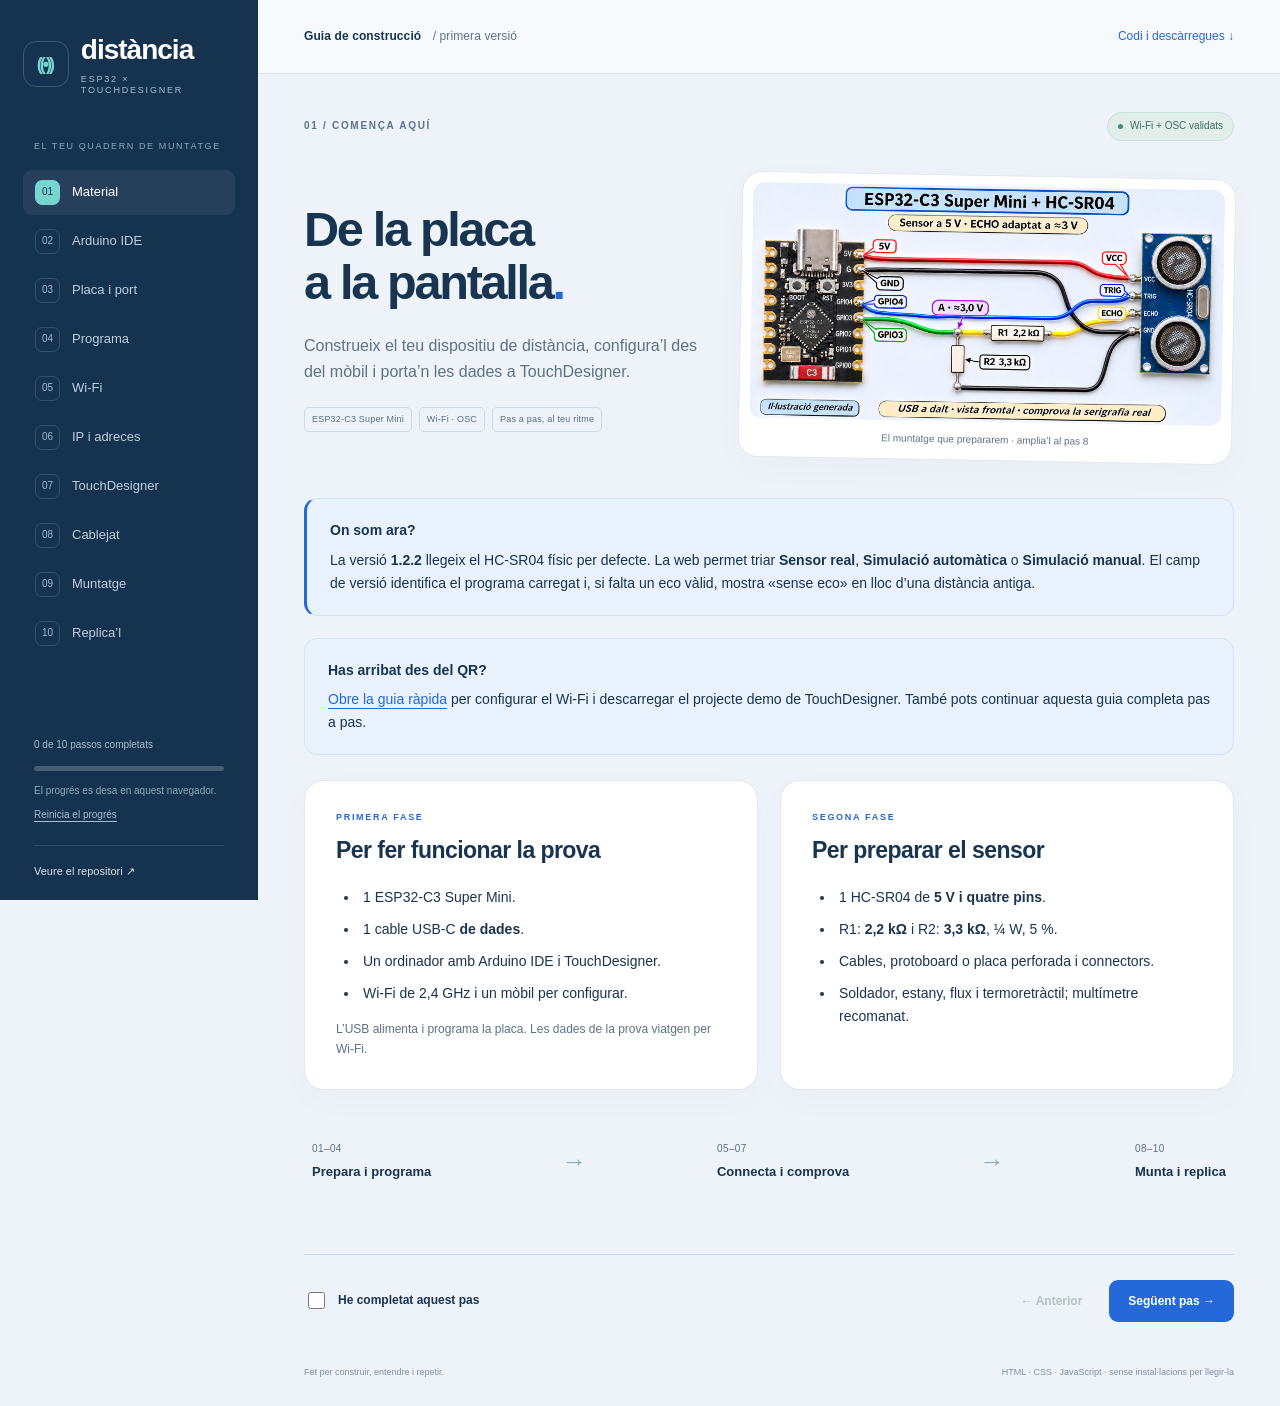
==== commit 6655056f: "Tanca la guia amb QR i controls visuals de TouchDesigner" ====
--- a/docs/index.html
+++ b/docs/index.html
@@ -27,6 +27,7 @@
     <section class="step" id="preparar" data-title="Prepara el material" data-short="Material" data-category="COMENÇA AQUÍ">
       <div class="hero"><div><h1>De la placa<br>a la pantalla<span class="accent">.</span></h1><p class="lead">Construeix el teu dispositiu de distància, configura’l des del mòbil i porta’n les dades a TouchDesigner.</p><div class="hero-tags"><span>ESP32-C3 Super Mini</span><span>Wi-Fi · OSC</span><span>Pas a pas, al teu ritme</span></div></div><div class="hero-visual"><img src="assets/connexio-illustrada.png" alt="Il·lustració conceptual del cablejat de l’ESP32-C3 i el HC-SR04 amb dues resistències" width="1774" height="887"><span class="image-caption">El muntatge que prepararem · amplia’l al pas 8</span></div></div>
       <div class="notice status"><strong>On som ara?</strong><p>La versió <b>1.2.2</b> llegeix el HC-SR04 físic per defecte. La web permet triar <b>Sensor real</b>, <b>Simulació automàtica</b> o <b>Simulació manual</b>. El camp de versió identifica el programa carregat i, si falta un eco vàlid, mostra «sense eco» en lloc d’una distància antiga.</p></div>
+      <div class="notice"><b>Has arribat des del QR?</b><p><a href="comenca.html">Obre la guia ràpida</a> per configurar el Wi-Fi i descarregar el projecte demo de TouchDesigner. També pots continuar aquesta guia completa pas a pas.</p></div>
       <div class="two-col"><article class="card"><span class="card-kicker">PRIMERA FASE</span><h2>Per fer funcionar la prova</h2><ul class="materials"><li>1 ESP32-C3 Super Mini.</li><li>1 cable USB-C <b>de dades</b>.</li><li>Un ordinador amb Arduino IDE i TouchDesigner.</li><li>Wi-Fi de 2,4 GHz i un mòbil per configurar.</li></ul><p class="hint">L’USB alimenta i programa la placa. Les dades de la prova viatgen per Wi-Fi.</p></article><article class="card"><span class="card-kicker">SEGONA FASE</span><h2>Per preparar el sensor</h2><ul class="materials"><li>1 HC-SR04 de <b>5 V i quatre pins</b>.</li><li>R1: <b>2,2 kΩ</b> i R2: <b>3,3 kΩ</b>, ¼ W, 5 %.</li><li>Cables, protoboard o placa perforada i connectors.</li><li>Soldador, estany, flux i termoretràctil; multímetre recomanat.</li></ul></article></div>
       <div class="path-strip"><span>01–04<br><b>Prepara i programa</b></span><i>→</i><span>05–07<br><b>Connecta i comprova</b></span><i>→</i><span>08–10<br><b>Munta i replica</b></span></div>
     </section>
@@ -72,13 +73,12 @@
 
     <section class="step" id="touchdesigner" data-title="Comprova TouchDesigner" data-short="TouchDesigner" data-category="POSA LES DADES EN MOVIMENT" hidden>
       <h1>Les distàncies<br>ja es mouen.</h1><p class="lead">Pots comprovar tota la ruta amb una simulació abans de passar a la lectura física. La placa arrenca en mode Sensor real; selecciona explícitament la simulació per a aquesta prova.</p>
-      <article class="card"><h2>1. Prepara TouchDesigner</h2><ol class="instructions"><li>Descarrega TouchDesigner des de <a href="https://derivative.ca/download" target="_blank" rel="noopener">Derivative ↗</a>, instal·la’l i completa l’activació que et demani. La prova es va fer amb <b>2025.32460</b>; utilitza aquesta versió o una compatible més recent.</li><li>Descarrega i obre el projecte següent. No cal instal·lar cap paquet Python ni cap biblioteca OSC addicional.</li></ol><div class="button-row"><a class="button primary" href="downloads/Prova_ESP32_TouchDesigner.toe" download>↓ Projecte TouchDesigner (.toe)</a><a class="button secondary" href="downloads/Prova_ESP32_TouchDesigner.tox" download>↓ Component reutilitzable (.tox)</a></div><p class="hint">El .toe obre la prova completa. El .tox es pot arrossegar a la xarxa d’un altre projecte.</p><p>També els trobaràs a <a href="https://github.com/jrevelldev/esp32-ultrasonic-touchdesigner/releases/tag/v1.2.2" target="_blank" rel="noopener">la release v1.2.2 ↗</a>. La web del sensor hi enllaça amb <b>Descarrega el patch de TouchDesigner</b>; cal Internet per descarregar-lo.</p></article>
+      <article class="card"><h2>1. Prepara TouchDesigner</h2><ol class="instructions"><li>Descarrega TouchDesigner des de <a href="https://derivative.ca/download" target="_blank" rel="noopener">Derivative ↗</a>, instal·la’l i completa l’activació que et demani. La prova es va fer amb <b>2025.32460</b>; utilitza aquesta versió o una compatible més recent.</li><li>Descarrega i obre el projecte següent. No cal instal·lar cap paquet Python ni cap biblioteca OSC addicional.</li></ol><div class="button-row"><a class="button primary" href="downloads/Prova_ESP32_TouchDesigner.toe" download>↓ Projecte TouchDesigner (.toe)</a><a class="button secondary" href="downloads/Prova_ESP32_TouchDesigner.tox" download>↓ Component reutilitzable (.tox)</a></div><p class="hint">El .toe obre la prova completa i mostra el panell directament al node <code>esp32_demo</code>. El .tox es pot arrossegar a la xarxa d’un altre projecte. Selecciona <code>esp32_demo</code> a <code>/project1</code> i obre <b>Ball Controls</b> per ajustar Near, Far, les mides, la suavitat i invertir el moviment. Sense eco vàlid, la bola es comporta com si el sensor detectés «lluny».</p><p>També els trobaràs a <a href="https://github.com/jrevelldev/esp32-ultrasonic-touchdesigner/releases/tag/v1.2.2" target="_blank" rel="noopener">la release v1.2.2 ↗</a>. La web del sensor hi enllaça amb <b>Descarrega el patch de TouchDesigner</b>; cal Internet per descarregar-lo.</p></article>
       <article class="card"><h2>2. Digues a l’ESP on ha d’enviar</h2><ol class="instructions"><li>Connecta l’ordinador al mateix Wi-Fi de casa que l’ESP.</li><li>Al Mac, consulta la seva IP a <b>System Settings → Wi-Fi → Details… → TCP/IP</b>. A Windows, a les propietats de la connexió Wi-Fi, busca <b>IPv4 address</b>.</li><li>Obre la web de l’ESP. A <b>TouchDesigner · OSC</b>, escriu <b>la IP de l’ordinador</b> i el port <b>9000</b>. Prem <b>Desa destinació OSC</b>.</li><li>A TouchDesigner, dins <code>/project1/esp32_demo</code>, selecciona <b>osc_in</b> (OSC In CHOP) i comprova <b>Network Port = 9000</b> i <b>Active = On</b>. Permet les connexions entrants de TouchDesigner si el tallafoc ho demana.</li></ol><div class="notice"><b>Dues IP amb feines diferents</b><p><b>IP de l’ESP:</b> per entrar a la seva web. <b>IP de l’ordinador:</b> destinació dels missatges OSC. No les intercanviïs.</p></div></article>
       <article class="card"><h2>3. Fes una prova que puguis comprovar</h2><ol class="instructions"><li>A la web de l’ESP, a <b>Font de la distància</b>, selecciona <b>Simulació manual</b>, posa <b>42 cm</b> i prem <b>Aplica font de dades</b>.</li><li>A TouchDesigner, la distància ha de marcar <b>42</b> i la proximitat aproximadament <b>0,878</b>.</li><li>Prova <b>155 cm</b>: la proximitat serà <b>0,25</b>. Després tria <b>Simulació automàtica</b> per veure el moviment de 20 a 200 cm, o <b>Sensor real</b> per llegir el HC-SR04 connectat.</li></ol><figure><img class="td-image" src="assets/touchdesigner-prova.png" alt="Captura de la prova real de comunicació ESP32 a TouchDesigner amb el panell de distància" loading="lazy" width="1280" height="720"><figcaption>Captura de la prova de comunicació. La distància era generada per l’ESP, sense sensor físic.</figcaption></figure><p>El comptador <code>/sensor/seq</code> canvia amb cada enviament. Si no arriba una seqüència nova durant 1,5 segons, el panell mostra que està esperant la placa. En reiniciar l’ESP, torna el mode Sensor real. El panell actualitzat de TouchDesigner identifica real/simulat i mostra «sense eco» quan no hi ha una mesura vàlida.</p></article>
-      <article class="card"><h2>4. Tria on suavitzar</h2><p>La bola ja utilitza <code>mida_suau</code>: Lag Up i Lag Down de <b>0,25 segons</b> fan que creixi i es redueixi gradualment. Ajusta aquest node per canviar només el moviment visual.</p><ol class="instructions"><li>A la web de l’ESP, obre <b>Lectura i suavitzat</b>. Comença amb <b>70 ms</b> i <b>Raw · sense filtre</b>. Desa.</li><li>Per filtrar a l’ESP, tria <b>EMA</b> amb <b>alpha 0,25</b>. Un alpha més petit suavitza més i respon més lentament; 1 deixa la dada sense suavitzar. El canal <code>/sensor/raw</code> sempre es conserva.</li><li>Per filtrar a TD, deixa Raw a l’ESP i utilitza <code>suavitzat_td</code>, connectat a <code>raw_cm</code>. És un Lag CHOP amb Lag Up/Down de <b>0,15 segons</b>. Canvia’ls per comparar.</li><li>Compara amb <code>filtrada_esp_cm</code> i comprova <code>validesa</code>: 0 significa sense eco; −1 no és una distància física. El panell principal mostra <code>/sensor/distancia</code>; la branca de Lag queda disponible per als teus efectes.</li></ol><p>El ritme de lectura i el suavitzat són ajustos diferents. El HC-SR04 necessita més de 60 ms entre impulsos; 60 FPS a TD no vol dir 60 mesures noves per segon. La web consulta aproximadament cada 100 ms, sense acumular peticions, i mostra també l’interval real i l’eco en microsegons. Si deixa de rebre resposta, indica que està reconnectant.</p><p class="source">Referències: <a href="https://derivative.ca/UserGuide/Lag_CHOP" target="_blank" rel="noopener">Lag CHOP ↗</a> · <a href="https://docs.sunfounder.com/projects/3in1-kit-r4/en/latest/components/component_ultrasonic_module.html" target="_blank" rel="noopener">Temps entre mesures HC-SR04 ↗</a>.</p></article>
+      <article class="card"><h2>4. Tria on suavitzar</h2><p>La bola utilitza <code>suavitzat_td</code> i els controls visuals <b>Ball Controls</b>. Pots canviar Near, Far i Smoothing sense editar fórmules; quan no hi ha lectura vàlida es comporta com «lluny».</p><ol class="instructions"><li>A la web de l’ESP, obre <b>Lectura i suavitzat</b>. Comença amb <b>70 ms</b> i <b>Raw · sense filtre</b>. Desa.</li><li>Per filtrar a l’ESP, tria <b>EMA</b> amb <b>alpha 0,25</b>. Un alpha més petit suavitza més i respon més lentament; 1 deixa la dada sense suavitzar. El canal <code>/sensor/raw</code> sempre es conserva.</li><li>Per filtrar a TD, deixa Raw a l’ESP i utilitza <code>suavitzat_td</code>, connectat a <code>raw_cm</code>. És un Lag CHOP; els seus Lag Up/Down els controla <b>Smoothing (s)</b> a <b>Ball Controls</b> (0,25 s per defecte).</li><li>Compara amb <code>filtrada_esp_cm</code> i comprova <code>validesa</code>: 0 significa sense eco; −1 no és una distància física. El panell principal mostra <code>/sensor/distancia</code>; la branca de Lag controla la mida visual de la bola i també la pots reutilitzar als teus efectes.</li></ol><p>El ritme de lectura i el suavitzat són ajustos diferents. El HC-SR04 necessita més de 60 ms entre impulsos; 60 FPS a TD no vol dir 60 mesures noves per segon. La web consulta aproximadament cada 100 ms, sense acumular peticions, i mostra també l’interval real i l’eco en microsegons. Si deixa de rebre resposta, indica que està reconnectant.</p><p class="source">Referències: <a href="https://derivative.ca/UserGuide/Lag_CHOP" target="_blank" rel="noopener">Lag CHOP ↗</a> · <a href="https://docs.sunfounder.com/projects/3in1-kit-r4/en/latest/components/component_ultrasonic_module.html" target="_blank" rel="noopener">Temps entre mesures HC-SR04 ↗</a>.</p></article>
       <details class="card"><summary>Quins canals puc utilitzar?</summary><div class="table-wrap"><table><thead><tr><th>Missatge OSC</th><th>Contingut</th></tr></thead><tbody><tr><td><code>/sensor/distancia</code></td><td>Float, centímetres: raw o EMA segons la sortida triada.</td></tr><tr><td><code>/sensor/proximitat</code></td><td>Float 0–1: 0 a 200 cm; 1 a 20 cm.</td></tr><tr><td><code>/sensor/simulat</code></td><td>Int: 0 per al sensor real; 1 per a simulació.</td></tr><tr><td><code>/sensor/valid</code></td><td>Int: 1 si la lectura és vàlida; 0 si no hi ha eco vàlid.</td></tr><tr><td><code>/sensor/raw</code></td><td>Float, cm sense filtre; node raw_cm.</td></tr><tr><td><code>/sensor/filtrada</code></td><td>Float, cm després d’EMA; node filtrada_esp_cm.</td></tr><tr><td><code>/sensor/echo_us</code></td><td>Int, durada física de l’eco en µs; 0 en simulació o sense eco.</td></tr><tr><td><code>/sensor/interval_ms</code></td><td>Int, interval real entre mesures.</td></tr><tr><td><code>/sensor/timestamp_ms</code></td><td>Int, instant de la mostra des de l’arrencada, en ms.</td></tr><tr><td><code>/sensor/seq</code></td><td>Int, comptador de lectures.</td></tr></tbody></table></div><p>Un enviament per mesura: 100 ms per defecte, configurable entre 70 i 1000 ms. Amb 70 ms, aproximadament 13–14 mesures/s. Les dades invàlides valen −1 per OSC; comprova sempre /sensor/valid. Els Select CHOP <code>distancia_cm</code> i <code>proximitat</code> ja t’aïllen els dos valors principals.</p></details>
       <details class="card"><summary>La web funciona però TouchDesigner no rep</summary><ul><li>Revisa la IP actual de l’ordinador i desa-la de nou a l’ESP.</li><li>Comprova que l’ESP i OSC In CHOP utilitzin el mateix port UDP.</li><li>Tanca altres aplicacions o una segona còpia del projecte que estiguin ocupant el port.</li><li>Revisa el tallafoc i evita xarxes de convidats que aïllen els dispositius.</li><li>Si l’ordinador té Wi-Fi i Ethernet alhora, comprova que la IP de destinació sigui accessible des de la xarxa de l’ESP.</li></ul></details>
-      <p class="hint">Per actualitzar les etiquetes d’un projecte anterior: <a href="downloads/Actualitza_sensor_real.py" download>descarrega el script d’actualització de TouchDesigner</a>.</p>
       <p class="source">Referència: <a href="https://docs.derivative.ca/OSC_In_CHOP" target="_blank" rel="noopener">OSC In CHOP ↗</a>.</p>
     </section>
 
